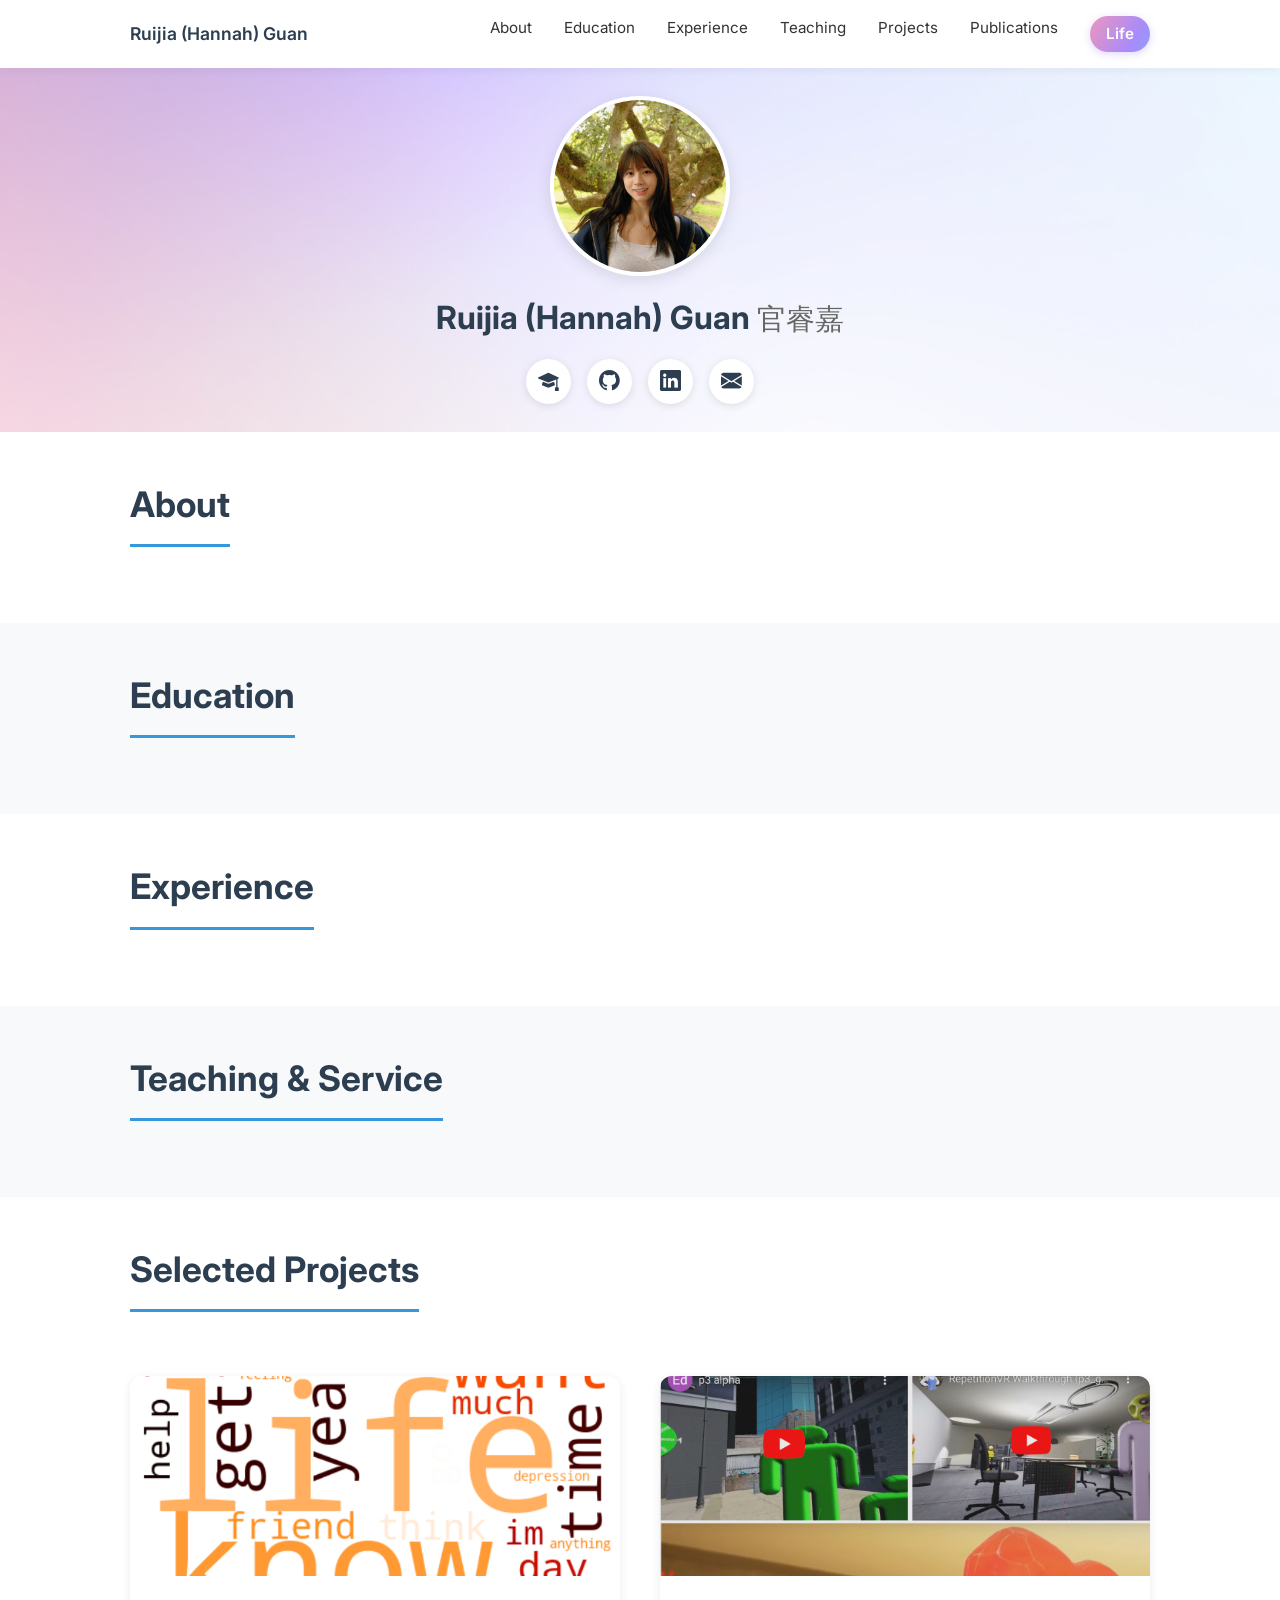
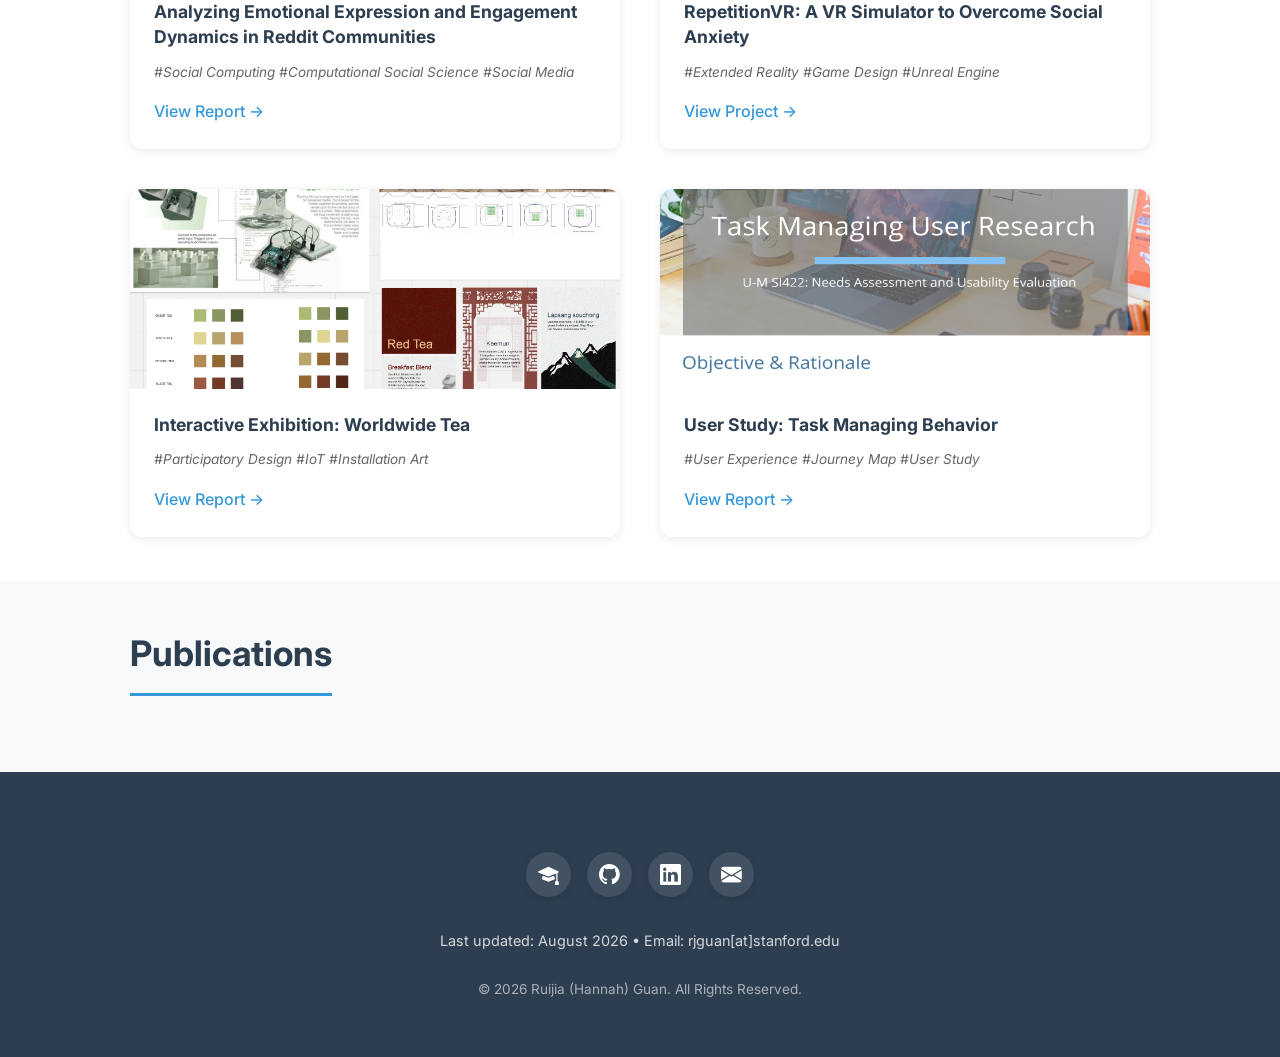
==== index.html @ 9f78ce46 "/" ====
<!DOCTYPE html>
<html lang="en">
<head>
    <meta charset="UTF-8">
    <meta name="viewport" content="width=device-width, initial-scale=1.0">
    <meta name="description" content="Ruijia (Hannah) Guan - Academic Website">
    <title>Ruijia (Hannah) Guan</title>
    <link rel="icon" href="static/assets/favicon.ico" type="image/png">

    <!-- Fonts -->
    <link rel="preconnect" href="https://fonts.googleapis.com">
    <link rel="preconnect" href="https://fonts.gstatic.com" crossorigin>
    <link href="https://fonts.googleapis.com/css2?family=Inter:wght@300;400;500;600;700&display=swap" rel="stylesheet">

    <!-- Bootstrap Icons -->
    <link href="https://cdn.jsdelivr.net/npm/bootstrap-icons@1.10.0/font/bootstrap-icons.css" rel="stylesheet">

    <!-- Custom CSS -->
    <link rel="stylesheet" href="static/css/modern.css">

    <!-- Markdown -->
    <script src="static/js/marked.min.js"></script>
</head>
<body>
    <!-- Navigation -->
    <nav class="navbar">
        <div class="container">
            <div class="nav-brand">Ruijia (Hannah) Guan</div>
            <button class="nav-toggle" aria-label="Toggle navigation">
                <span></span>
                <span></span>
                <span></span>
            </button>
            <ul class="nav-menu">
                <li><a href="#about">About</a></li>
                <li><a href="#education">Education</a></li>
                <li><a href="#experience">Experience</a></li>
                <li><a href="#teaching">Teaching</a></li>
                <li><a href="#projects">Projects</a></li>
                <li><a href="#publications">Publications</a></li>
                <li><a href="life.html" class="nav-life">Life</a></li>
            </ul>
        </div>
    </nav>

    <!-- Hero Section -->
    <section class="hero">
        <div class="container">
            <div class="hero-content">
                <div class="profile-img-wrapper">
                    <img src="static/assets/img/img3.png" alt="Hannah Guan" class="profile-img profile-img-default">
                    <img src="static/assets/img/img6.png" alt="" class="profile-img profile-img-hover" aria-hidden="true">
                </div>
                <h1>Ruijia (Hannah) Guan <span class="chinese-name">官睿嘉</span></h1>
                <div class="social-links">
                    <a href="https://scholar.google.com/citations?view_op=list_works&hl=en&hl=en&user=jJCoj4YAAAAJ" target="_blank" rel="noopener" aria-label="Google Scholar">
                        <i class="bi bi-mortarboard-fill"></i>
                    </a>
                    <a href="https://github.com/hannahguan" target="_blank" rel="noopener" aria-label="GitHub">
                        <i class="bi bi-github"></i>
                    </a>
                    <a href="https://linkedin.com/in/ruijia-guan-hannah" target="_blank" rel="noopener" aria-label="LinkedIn">
                        <i class="bi bi-linkedin"></i>
                    </a>
                    <a href="mailto:rjguan@stanford.edu" aria-label="Email">
                        <i class="bi bi-envelope-fill"></i>
                    </a>
                </div>
            </div>
        </div>
    </section>

    <!-- About Section -->
    <section id="about" class="section">
        <div class="container">
            <h2 class="section-title">About</h2>
            <div class="content" id="about-content"></div>
        </div>
    </section>

    <!-- Education Section -->
    <section id="education" class="section section-gray">
        <div class="container">
            <h2 class="section-title">Education</h2>
            <div class="content" id="education-content"></div>
        </div>
    </section>

    <!-- Experience Section -->
    <section id="experience" class="section">
        <div class="container">
            <h2 class="section-title">Experience</h2>
            <div class="content" id="experience-content"></div>
        </div>
    </section>

    <!-- Teaching Section -->
    <section id="teaching" class="section section-gray">
        <div class="container">
            <h2 class="section-title">Teaching & Service</h2>
            <div class="content" id="teaching-content"></div>
        </div>
    </section>

    <!-- Projects Section -->
    <section id="projects" class="section">
        <div class="container">
            <h2 class="section-title">Selected Projects</h2>
            <div class="projects-grid">
                <div class="project-card">
                    <img src="static/assets/img/Reddit.png" alt="Reddit Communities">
                    <div class="project-info">
                        <h3>Analyzing Emotional Expression and Engagement Dynamics in Reddit Communities</h3>
                        <p class="project-tags">#Social Computing #Computational Social Science #Social Media</p>
                        <a href="https://drive.google.com/file/d/1hz3FBRZG1L-cRSwyW6QCG1xK6E473ZXH/view?usp=sharing" target="_blank" class="btn-link">View Report →</a>
                    </div>
                </div>

                <div class="project-card">
                    <img src="static/assets/img/vr.jpg" alt="RepetitionVR">
                    <div class="project-info">
                        <h3>RepetitionVR: A VR Simulator to Overcome Social Anxiety</h3>
                        <p class="project-tags">#Extended Reality #Game Design #Unreal Engine</p>
                        <a href="https://sites.google.com/umich.edu/repetvr/home" target="_blank" class="btn-link">View Project →</a>
                    </div>
                </div>

                <div class="project-card">
                    <img src="static/assets/img/tea.png" alt="Worldwide Tea">
                    <div class="project-info">
                        <h3>Interactive Exhibition: Worldwide Tea</h3>
                        <p class="project-tags">#Participatory Design #IoT #Installation Art</p>
                        <a href="https://drive.google.com/file/d/1iqp5Fp0SFmDlz_MnKCJuOydVO1VCyhs8/view?usp=sharing" target="_blank" class="btn-link">View Report →</a>
                    </div>
                </div>

                <div class="project-card">
                    <img src="static/assets/img/task.jpg" alt="Task Managing">
                    <div class="project-info">
                        <h3>User Study: Task Managing Behavior</h3>
                        <p class="project-tags">#User Experience #Journey Map #User Study</p>
                        <a href="https://drive.google.com/file/d/1x-Kj_3XsDhu0BImWnxdzMAd7tSoUC8Lb/view?usp=sharing" target="_blank" class="btn-link">View Report →</a>
                    </div>
                </div>
            </div>
        </div>
    </section>

    <!-- Publications Section -->
    <section id="publications" class="section section-gray">
        <div class="container">
            <h2 class="section-title">Publications</h2>
            <div class="content" id="publications-content"></div>
        </div>
    </section>

    <!-- Footer -->
    <footer class="footer">
        <div class="container">
            <div class="footer-content">
                <div class="social-links">
                    <a href="https://scholar.google.com/citations?view_op=list_works&hl=en&hl=en&user=jJCoj4YAAAAJ" target="_blank" rel="noopener">
                        <i class="bi bi-mortarboard-fill"></i>
                    </a>
                    <a href="https://github.com/hannahguan" target="_blank" rel="noopener">
                        <i class="bi bi-github"></i>
                    </a>
                    <a href="https://linkedin.com/in/ruijia-guan-hannah" target="_blank" rel="noopener">
                        <i class="bi bi-linkedin"></i>
                    </a>
                    <a href="mailto:rjguan@stanford.edu">
                        <i class="bi bi-envelope-fill"></i>
                    </a>
                </div>
                <p class="footer-note">Last updated: August 2026 • Email: rjguan[at]stanford.edu</p>
                <p class="copyright">&copy; 2026 Ruijia (Hannah) Guan. All Rights Reserved.</p>
            </div>
        </div>
    </footer>

    <!-- Scripts -->
    <script src="static/js/modern.js"></script>
</body>
</html>
---- static/css/modern.css ----
/* Modern Academic Website CSS - Mobile First Design */

/* Reset & Base Styles */
* {
    margin: 0;
    padding: 0;
    box-sizing: border-box;
}

:root {
    --primary-color: #2c3e50;
    --accent-color: #3498db;
    --text-color: #333;
    --text-light: #666;
    --bg-color: #fff;
    --bg-gray: #f8f9fa;
    --border-color: #e1e8ed;
    --transition: all 0.3s ease;
}

html {
    scroll-behavior: smooth;
}

body {
    font-family: 'Inter', -apple-system, BlinkMacSystemFont, 'Segoe UI', sans-serif;
    line-height: 1.6;
    color: var(--text-color);
    background: var(--bg-color);
    font-size: 16px;
}

/* Container */
.container {
    width: 100%;
    max-width: 1100px;
    margin: 0 auto;
    padding: 0 20px;
}

@media (min-width: 768px) {
    .container {
        padding: 0 40px;
    }
}

/* Navigation */
.navbar {
    position: sticky;
    top: 0;
    background: rgba(255, 255, 255, 0.95);
    backdrop-filter: blur(10px);
    box-shadow: 0 2px 10px rgba(0, 0, 0, 0.05);
    z-index: 1000;
    padding: 1rem 0;
}

.navbar .container {
    display: flex;
    justify-content: space-between;
    align-items: center;
}

.nav-brand {
    font-size: 1.1rem;
    font-weight: 600;
    color: var(--primary-color);
    text-decoration: none;
}

.nav-toggle {
    display: flex;
    flex-direction: column;
    gap: 4px;
    background: none;
    border: none;
    cursor: pointer;
    padding: 8px;
}

.nav-toggle span {
    width: 25px;
    height: 2px;
    background: var(--primary-color);
    transition: var(--transition);
}

.nav-menu {
    list-style: none;
    display: none;
    position: absolute;
    top: 100%;
    left: 0;
    right: 0;
    background: var(--bg-color);
    box-shadow: 0 4px 10px rgba(0, 0, 0, 0.1);
    padding: 1rem 0;
}

.nav-menu.active {
    display: block;
}

.nav-menu li {
    padding: 0.5rem 20px;
}

.nav-menu a {
    text-decoration: none;
    color: var(--text-color);
    font-size: 0.95rem;
    transition: var(--transition);
    display: block;
    padding: 0.5rem 0;
}

.nav-menu a:hover {
    color: var(--accent-color);
}

/* Colorful "Life" nav pill */
.nav-menu a.nav-life {
    display: inline-block;
    padding: 0.35rem 1rem;
    border-radius: 999px;
    color: #fff;
    font-weight: 600;
    background: linear-gradient(120deg, #f497b6 0%, #a78bfa 50%, #5ec8f0 100%);
    background-size: 160% 160%;
    background-position: 0% 50%;
    box-shadow: 0 2px 8px rgba(167, 139, 250, 0.35);
}

.nav-menu a.nav-life:hover {
    color: #fff;
    background-position: 100% 50%;
    transform: translateY(-1px);
    box-shadow: 0 4px 14px rgba(167, 139, 250, 0.5);
}

@media (min-width: 768px) {
    .nav-toggle {
        display: none;
    }

    .nav-menu {
        display: flex !important;
        position: static;
        flex-direction: row;
        gap: 2rem;
        box-shadow: none;
        padding: 0;
        background: transparent;
    }

    .nav-menu li {
        padding: 0;
    }

    .nav-menu a {
        padding: 0;
    }

    .nav-menu a.nav-life {
        padding: 0.35rem 1rem;
    }
}

/* Hero Section */
.hero {
    padding: 1.5rem 0;
    background: url('../assets/img/background.jpeg') center center / cover no-repeat;
    position: relative;
}

.hero::before {
    content: '';
    position: absolute;
    top: 0;
    left: 0;
    right: 0;
    bottom: 0;
    background: rgba(255, 255, 255, 0.6);
    z-index: 0;
}

.hero .container {
    position: relative;
    z-index: 1;
}

.hero-content {
    text-align: center;
}

.profile-img-wrapper {
    position: relative;
    width: 150px;
    height: 150px;
    margin: 0 auto 1rem;
    border-radius: 50%;
    overflow: hidden;
    border: 4px solid white;
    box-shadow: 0 4px 15px rgba(0, 0, 0, 0.1);
}

.profile-img {
    position: absolute;
    inset: 0;
    width: 100%;
    height: 100%;
    object-fit: cover;
    transition: opacity 0.3s cubic-bezier(0.2, 0, 0, 1);
}

.profile-img-hover {
    opacity: 0;
}

@media (hover: hover) {
    .profile-img-wrapper:hover .profile-img-default {
        opacity: 0;
    }

    .profile-img-wrapper:hover .profile-img-hover {
        opacity: 1;
    }
}

.hero h1 {
    font-size: 1.5rem;
    font-weight: 700;
    color: var(--primary-color);
    margin-bottom: 0.5rem;
}

.chinese-name {
    font-weight: 400;
    font-size: 0.9em;
    color: var(--text-light);
}

.subtitle {
    font-size: 1.1rem;
    color: var(--text-light);
    margin-bottom: 1.5rem;
}

.social-links {
    display: flex;
    justify-content: center;
    gap: 1rem;
    margin-top: 1rem;
}

.social-links a {
    width: 45px;
    height: 45px;
    display: flex;
    align-items: center;
    justify-content: center;
    background: white;
    border-radius: 50%;
    color: var(--primary-color);
    font-size: 1.3rem;
    transition: var(--transition);
    box-shadow: 0 2px 8px rgba(0, 0, 0, 0.1);
}

.social-links a:hover {
    transform: translateY(-3px);
    box-shadow: 0 4px 12px rgba(52, 152, 219, 0.3);
    color: var(--accent-color);
}

@media (min-width: 768px) {
    .hero {
        padding: 1.75rem 0;
    }

    .profile-img-wrapper {
        width: 180px;
        height: 180px;
    }

    .hero h1 {
        font-size: 2rem;
    }

    .subtitle {
        font-size: 1.2rem;
    }
}

/* Sections */
.section {
    padding: 2rem 0;
}

.section-gray {
    background: var(--bg-gray);
}

.section-title {
    font-size: 1.8rem;
    font-weight: 700;
    color: var(--primary-color);
    margin-bottom: 2rem;
    padding-bottom: 0.75rem;
    border-bottom: 3px solid var(--accent-color);
    display: inline-block;
}

@media (min-width: 768px) {
    .section {
        padding: 2.75rem 0;
    }

    .section-title {
        font-size: 2.2rem;
    }
}

/* Content Styles */
.content {
    line-height: 1.8;
    max-width: 900px;
}

.content p {
    margin-bottom: 1rem;
}

.content h3 {
    color: var(--primary-color);
    margin-top: 2rem;
    margin-bottom: 1rem;
    font-size: 1.3rem;
}

.content h4 {
    color: var(--primary-color);
    margin-top: 1.5rem;
    margin-bottom: 0.75rem;
    font-size: 1.1rem;
}

.content a {
    color: var(--accent-color);
    text-decoration: none;
    transition: var(--transition);
}

.content a:hover {
    text-decoration: underline;
}

.content ul {
    padding-left: 1.5rem;
    margin-bottom: 1rem;
}

.content strong {
    color: var(--primary-color);
    font-weight: 600;
}

/* Projects Grid */
.projects-grid {
    display: grid;
    grid-template-columns: 1fr;
    gap: 2rem;
    margin-top: 2rem;
}

@media (min-width: 768px) {
    .projects-grid {
        grid-template-columns: repeat(2, 1fr);
        gap: 2.5rem;
    }
}

.project-card {
    background: white;
    border-radius: 12px;
    overflow: hidden;
    box-shadow: 0 2px 10px rgba(0, 0, 0, 0.08);
    transition: var(--transition);
    display: flex;
    flex-direction: column;
}

.project-card:hover {
    transform: translateY(-5px);
    box-shadow: 0 8px 25px rgba(0, 0, 0, 0.15);
}

.project-card img {
    width: 100%;
    height: 200px;
    object-fit: cover;
    display: block;
}

.project-info {
    padding: 1.5rem;
    flex: 1;
    display: flex;
    flex-direction: column;
}

.project-info h3 {
    font-size: 1.1rem;
    color: var(--primary-color);
    margin-bottom: 0.75rem;
    line-height: 1.4;
}

.project-tags {
    color: var(--text-light);
    font-size: 0.85rem;
    margin-bottom: 1rem;
    font-style: italic;
}

.btn-link {
    color: var(--accent-color);
    text-decoration: none;
    font-weight: 500;
    transition: var(--transition);
    margin-top: auto;
    display: inline-block;
}

.btn-link:hover {
    color: var(--primary-color);
    transform: translateX(3px);
}

/* Footer */
.footer {
    background: var(--primary-color);
    color: white;
    padding: 3rem 0 2rem;
    text-align: center;
}

.footer-content {
    max-width: 700px;
    margin: 0 auto;
}

.footer p {
    margin-bottom: 1.5rem;
    line-height: 1.7;
}

.footer .social-links {
    margin: 2rem 0;
}

.footer .social-links a {
    background: rgba(255, 255, 255, 0.1);
    color: white;
}

.footer .social-links a:hover {
    background: white;
    color: var(--primary-color);
}

.footer-note {
    font-size: 0.9rem;
    color: rgba(255, 255, 255, 0.8);
}

.copyright {
    font-size: 0.85rem;
    color: rgba(255, 255, 255, 0.6);
    margin-top: 1rem;
}

/* Responsive Images */
img {
    max-width: 100%;
    height: auto;
}

/* Smooth transitions */
a, button {
    transition: var(--transition);
}


/* Standalone page header */
.page-header {
    background: url('../assets/img/background.jpeg') center center / cover no-repeat;
    position: relative;
    padding: 2.5rem 0;
    text-align: center;
}

.page-header::before {
    content: '';
    position: absolute;
    inset: 0;
    background: rgba(255, 255, 255, 0.6);
}

.page-header .container {
    position: relative;
    z-index: 1;
}

.page-header h1 {
    font-size: 2rem;
    color: var(--primary-color);
    margin-bottom: 0.5rem;
}

.page-header p {
    color: var(--text-light);
    max-width: 600px;
    margin: 0 auto;
}

@media (min-width: 768px) {
    .page-header {
        padding: 3.5rem 0;
    }

    .page-header h1 {
        font-size: 2.6rem;
    }
}

/* Life / Gallery */
.gallery-filters {
    display: flex;
    flex-wrap: wrap;
    gap: 0.5rem;
    margin-bottom: 1.75rem;
}

.gallery-filter {
    font-family: inherit;
    font-size: 0.9rem;
    font-weight: 500;
    color: var(--text-light);
    background: var(--bg-gray);
    border: 1px solid var(--border-color);
    border-radius: 999px;
    padding: 0.45rem 1.1rem;
    cursor: pointer;
}

.gallery-filter:hover {
    color: var(--primary-color);
    border-color: var(--accent-color);
}

.gallery-filter.active {
    background: var(--accent-color);
    border-color: var(--accent-color);
    color: #fff;
}

.gallery-grid {
    display: grid;
    grid-template-columns: repeat(2, 1fr);
    gap: 0.75rem;
}

@media (min-width: 600px) {
    .gallery-grid {
        grid-template-columns: repeat(3, 1fr);
        gap: 1rem;
    }
}

@media (min-width: 992px) {
    .gallery-grid {
        grid-template-columns: repeat(4, 1fr);
    }
}

.gallery-item {
    position: relative;
    padding: 0;
    border: none;
    background: var(--bg-gray);
    border-radius: 10px;
    overflow: hidden;
    cursor: zoom-in;
    aspect-ratio: 1 / 1;
    box-shadow: 0 2px 10px rgba(0, 0, 0, 0.08);
}

.gallery-item img {
    width: 100%;
    height: 100%;
    object-fit: cover;
    display: block;
    transition: transform 0.4s ease;
}

.gallery-item:hover img {
    transform: scale(1.06);
}

.gallery-item:focus-visible {
    outline: 3px solid var(--accent-color);
    outline-offset: 2px;
}

.gallery-empty {
    color: var(--text-light);
    grid-column: 1 / -1;
}

/* Lightbox */
.lightbox {
    position: fixed;
    inset: 0;
    z-index: 2000;
    display: flex;
    align-items: center;
    justify-content: center;
    background: rgba(0, 0, 0, 0.92);
    padding: 1rem;
}

.lightbox[hidden] {
    display: none;
}

.lightbox-img {
    max-width: 92vw;
    max-height: 85vh;
    width: auto;
    border-radius: 6px;
    box-shadow: 0 10px 40px rgba(0, 0, 0, 0.5);
}

.lightbox-close,
.lightbox-nav {
    position: absolute;
    background: rgba(255, 255, 255, 0.12);
    border: none;
    color: #fff;
    cursor: pointer;
    line-height: 1;
    border-radius: 50%;
    display: flex;
    align-items: center;
    justify-content: center;
}

.lightbox-close:hover,
.lightbox-nav:hover {
    background: rgba(255, 255, 255, 0.3);
}

.lightbox-close {
    top: 1rem;
    right: 1rem;
    width: 42px;
    height: 42px;
    font-size: 1.8rem;
}

.lightbox-nav {
    top: 50%;
    transform: translateY(-50%);
    width: 48px;
    height: 48px;
    font-size: 2.2rem;
}

.lightbox-prev {
    left: 0.75rem;
}

.lightbox-next {
    right: 0.75rem;
}

.lightbox-counter {
    position: absolute;
    bottom: 1.25rem;
    left: 50%;
    transform: translateX(-50%);
    color: rgba(255, 255, 255, 0.75);
    font-size: 0.9rem;
}

body.lightbox-open {
    overflow: hidden;
}
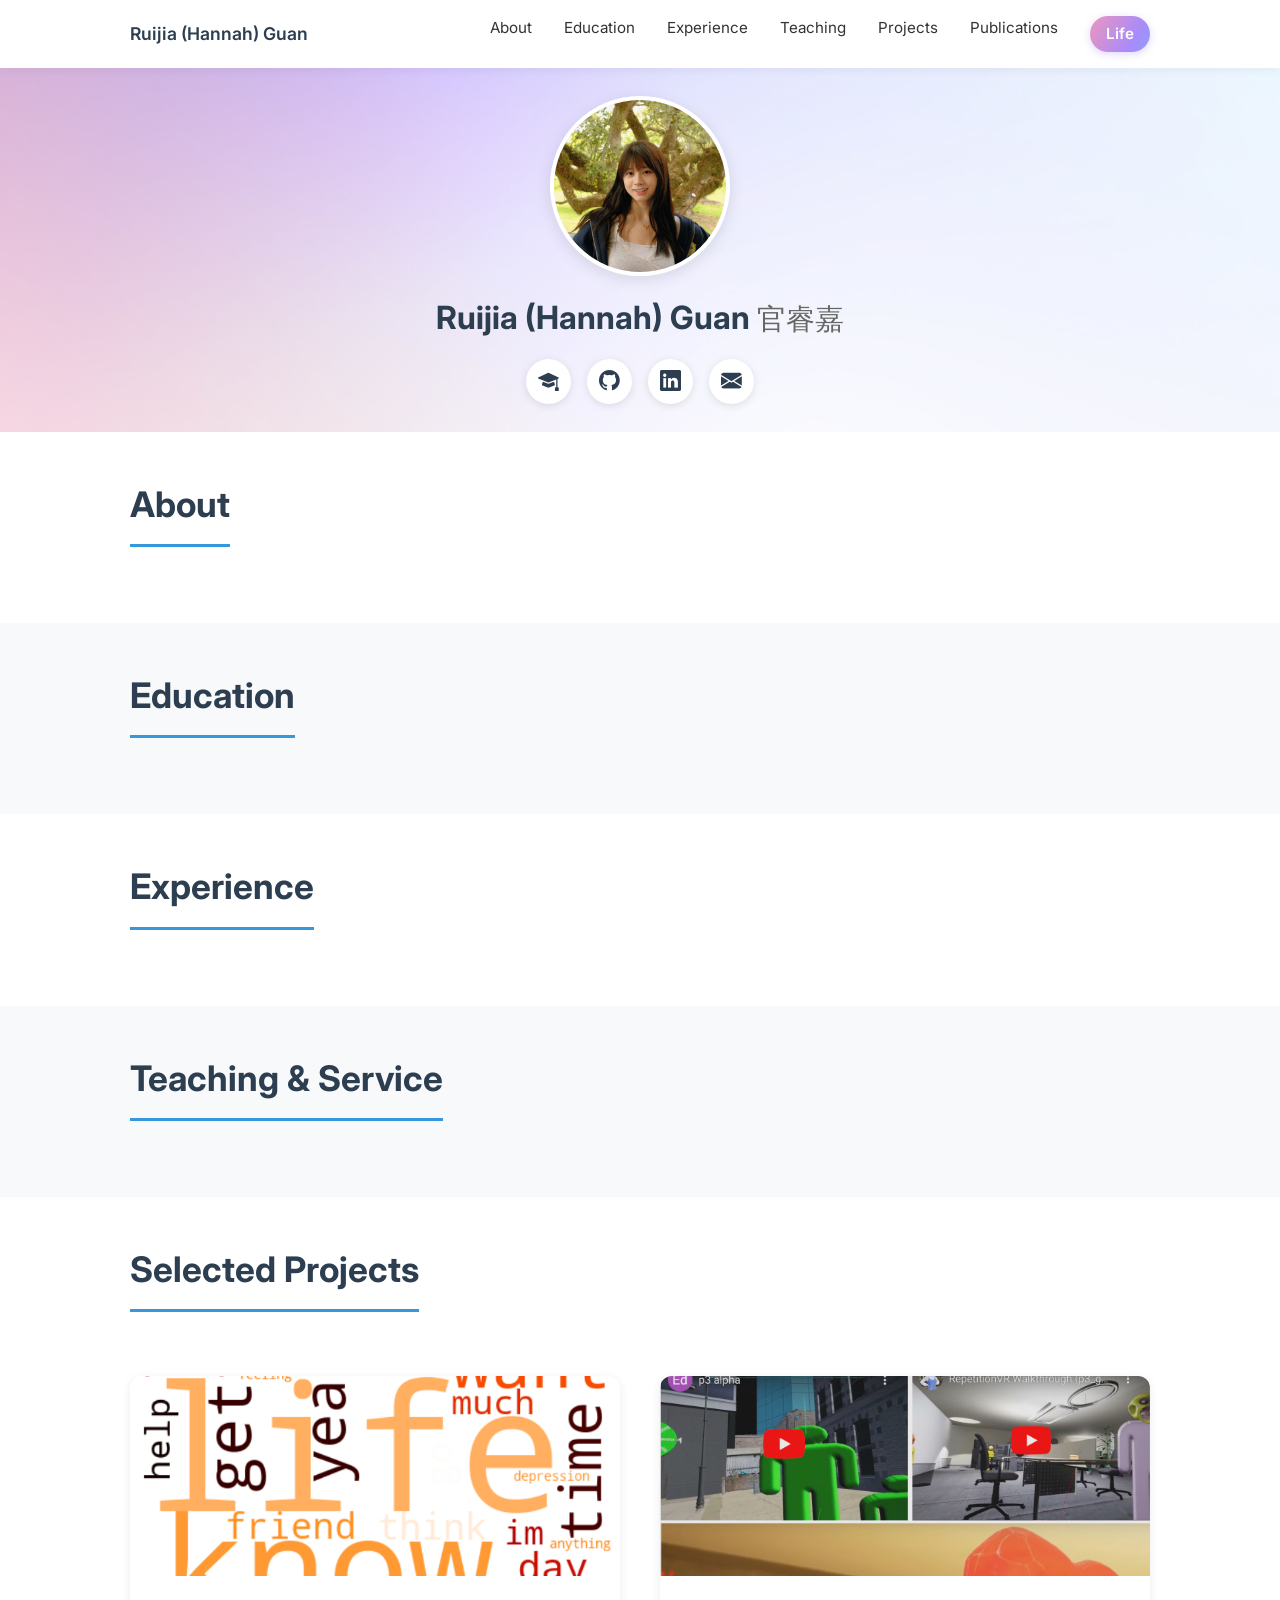
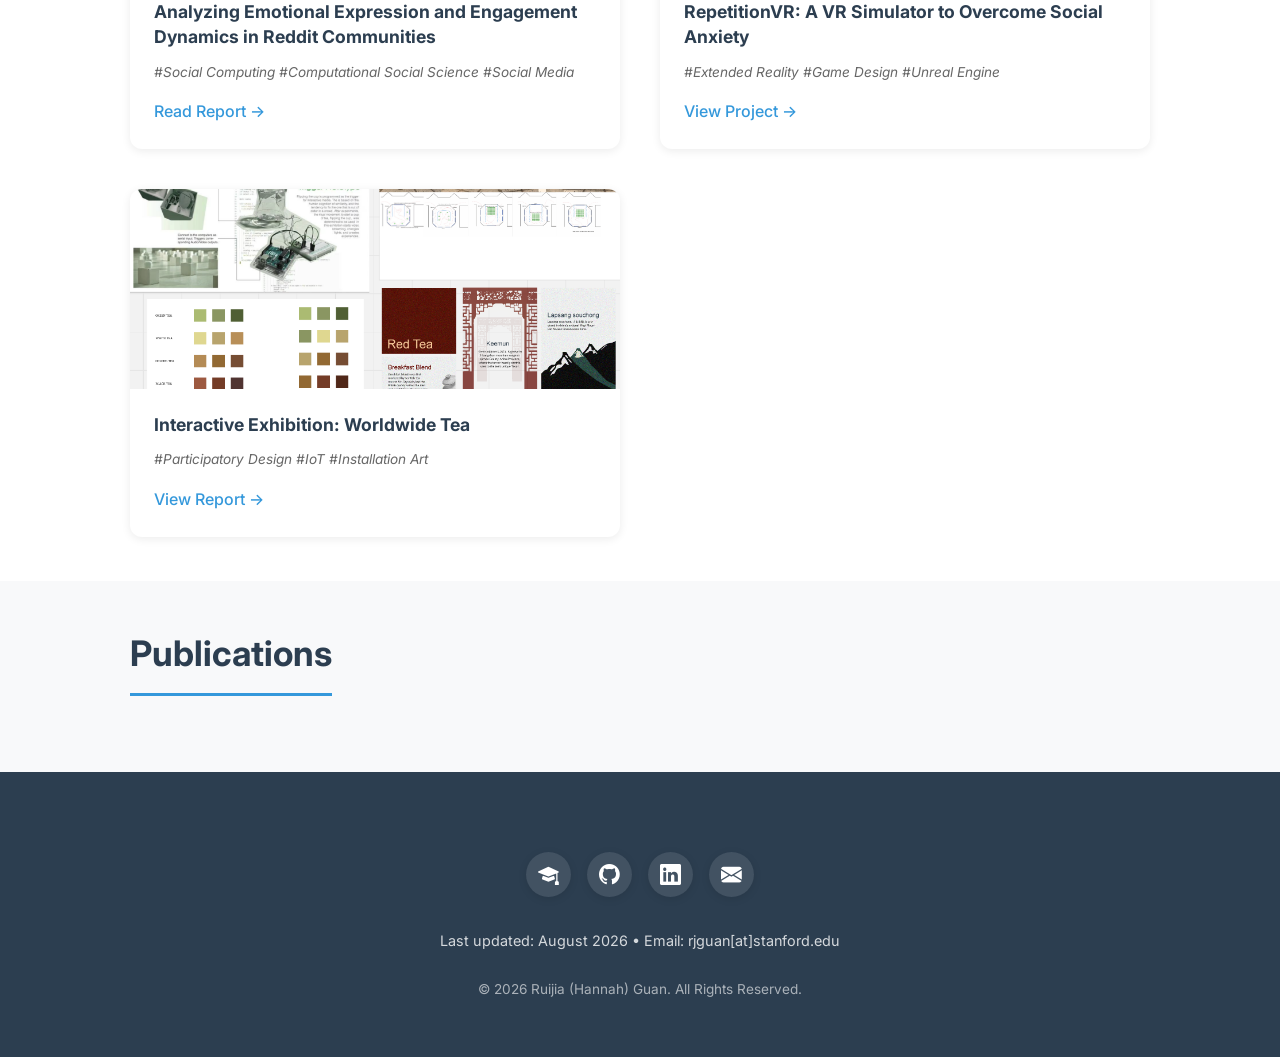
==== commit 4f578721: "remove pdf project" ====
--- a/index.html
+++ b/index.html
@@ -112,7 +112,7 @@
                     <div class="project-info">
                         <h3>Analyzing Emotional Expression and Engagement Dynamics in Reddit Communities</h3>
                         <p class="project-tags">#Social Computing #Computational Social Science #Social Media</p>
-                        <a href="https://drive.google.com/file/d/1hz3FBRZG1L-cRSwyW6QCG1xK6E473ZXH/view?usp=sharing" target="_blank" class="btn-link">View Report →</a>
+                        <a href="docs/reddit-emotions.html" class="btn-link">Read Report →</a>
                     </div>
                 </div>
 
@@ -131,15 +131,6 @@
                         <h3>Interactive Exhibition: Worldwide Tea</h3>
                         <p class="project-tags">#Participatory Design #IoT #Installation Art</p>
                         <a href="https://drive.google.com/file/d/1iqp5Fp0SFmDlz_MnKCJuOydVO1VCyhs8/view?usp=sharing" target="_blank" class="btn-link">View Report →</a>
-                    </div>
-                </div>
-
-                <div class="project-card">
-                    <img src="static/assets/img/task.jpg" alt="Task Managing">
-                    <div class="project-info">
-                        <h3>User Study: Task Managing Behavior</h3>
-                        <p class="project-tags">#User Experience #Journey Map #User Study</p>
-                        <a href="https://drive.google.com/file/d/1x-Kj_3XsDhu0BImWnxdzMAd7tSoUC8Lb/view?usp=sharing" target="_blank" class="btn-link">View Report →</a>
                     </div>
                 </div>
             </div>
--- a/static/css/modern.css
+++ b/static/css/modern.css
@@ -565,26 +565,40 @@
     color: #fff;
 }
 
+/* Justified rows: JS packs photos into rows and sets each row's height so the
+   row fills the width exactly. Every tile therefore keeps its true aspect ratio
+   (nothing is cropped) and the row heights drift, which is what stops the grid
+   reading as a uniform block. */
 .gallery-grid {
-    display: grid;
-    grid-template-columns: repeat(2, 1fr);
-    gap: 0.75rem;
+    display: flex;
+    flex-direction: column;
+    gap: 0.6rem;
 }
 
 @media (min-width: 600px) {
     .gallery-grid {
-        grid-template-columns: repeat(3, 1fr);
-        gap: 1rem;
+        gap: 0.85rem;
     }
 }
 
 @media (min-width: 992px) {
     .gallery-grid {
-        grid-template-columns: repeat(4, 1fr);
-    }
+        gap: 1rem;
+    }
+}
+
+.gallery-row {
+    display: flex;
+    gap: inherit;
+    /* Let a hovered tile lift past the row edge instead of being clipped. */
+    overflow: visible;
 }
 
 .gallery-item {
+    /* JS overrides flex-grow per photo with its aspect ratio, so widths come out
+       proportional and the row's leftover sub-pixels get absorbed. */
+    flex: 1 1 0;
+    min-width: 0;
     position: relative;
     padding: 0;
     border: none;
@@ -592,8 +606,9 @@
     border-radius: 10px;
     overflow: hidden;
     cursor: zoom-in;
-    aspect-ratio: 1 / 1;
     box-shadow: 0 2px 10px rgba(0, 0, 0, 0.08);
+    transition: transform 0.35s cubic-bezier(0.2, 0.7, 0.3, 1),
+                box-shadow 0.35s ease;
 }
 
 .gallery-item img {
@@ -601,11 +616,32 @@
     height: 100%;
     object-fit: cover;
     display: block;
-    transition: transform 0.4s ease;
+    transition: transform 0.45s cubic-bezier(0.2, 0.7, 0.3, 1);
+}
+
+.gallery-item:hover {
+    transform: translateY(-6px);
+    box-shadow: 0 14px 28px rgba(0, 0, 0, 0.18);
+    z-index: 2;
 }
 
 .gallery-item:hover img {
     transform: scale(1.06);
+}
+
+@media (prefers-reduced-motion: reduce) {
+    .gallery-item,
+    .gallery-item img {
+        transition: none;
+    }
+
+    .gallery-item:hover {
+        transform: none;
+    }
+
+    .gallery-item:hover img {
+        transform: none;
+    }
 }
 
 .gallery-item:focus-visible {
@@ -615,7 +651,6 @@
 
 .gallery-empty {
     color: var(--text-light);
-    grid-column: 1 / -1;
 }
 
 /* Lightbox */
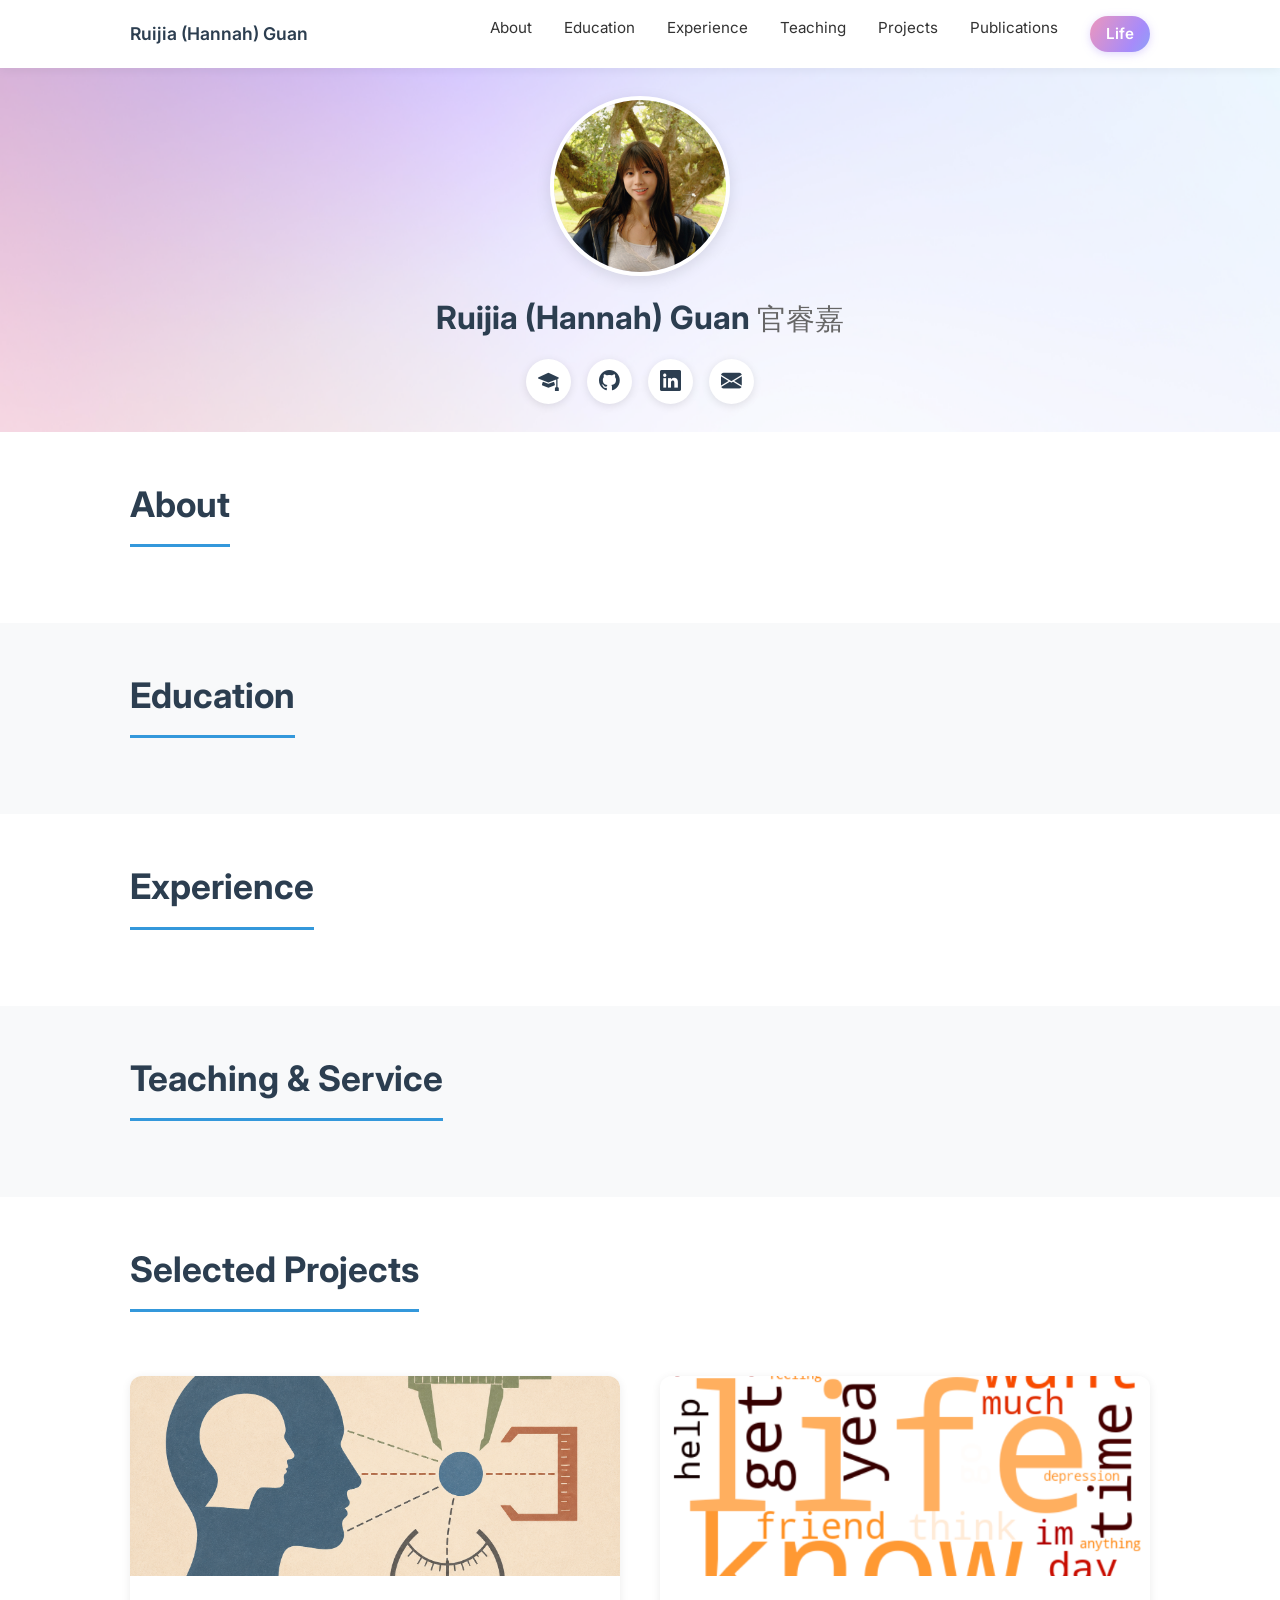
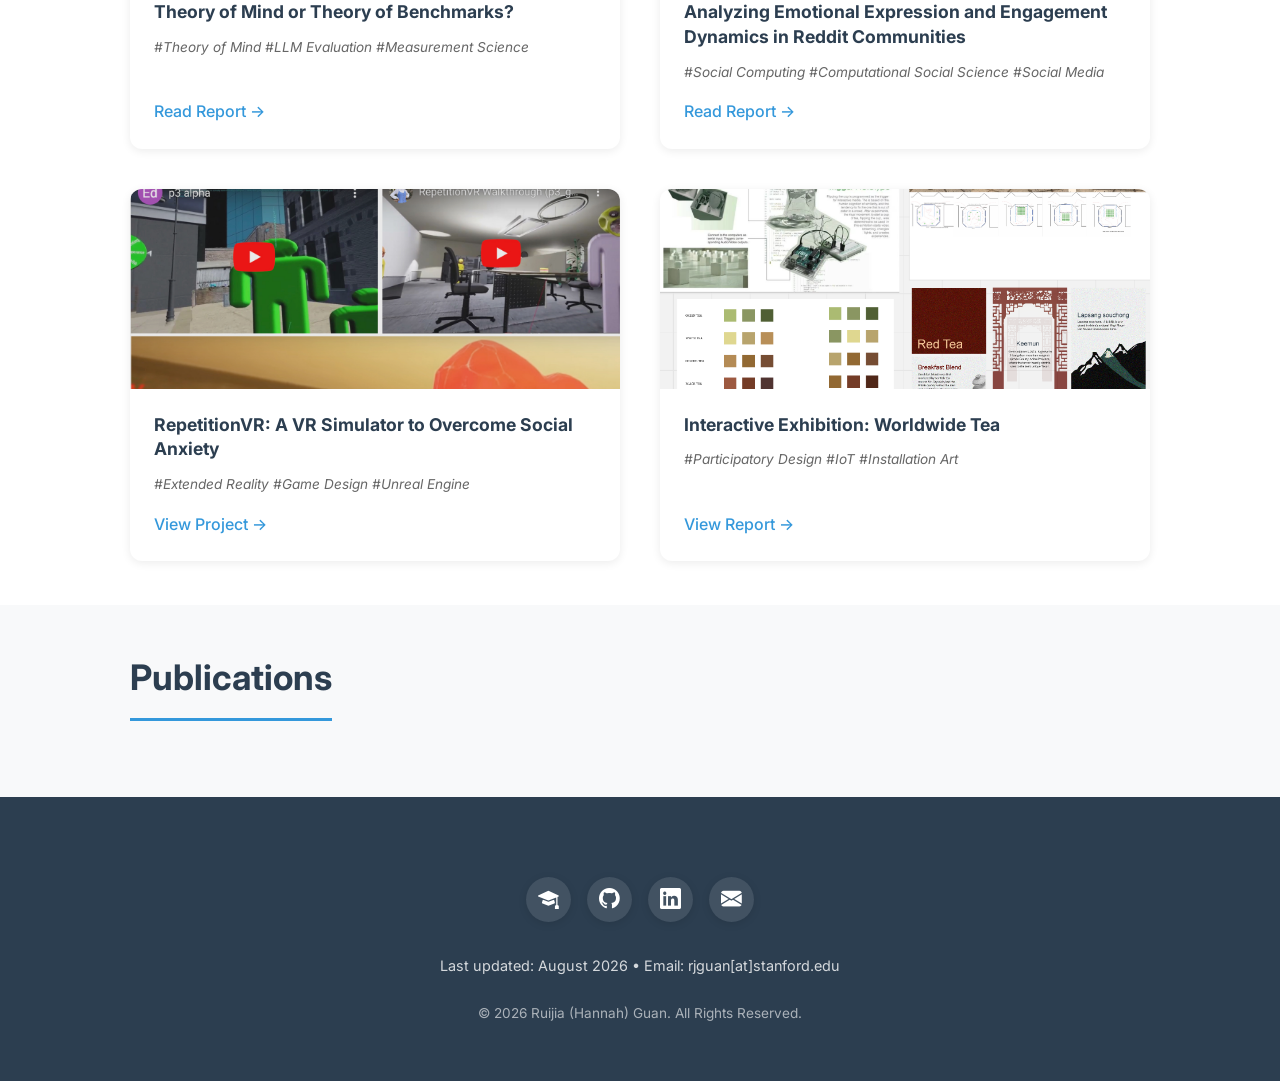
==== commit a0b12535: "addd tom report" ====
--- a/index.html
+++ b/index.html
@@ -108,6 +108,15 @@
             <h2 class="section-title">Selected Projects</h2>
             <div class="projects-grid">
                 <div class="project-card">
+                    <img src="static/assets/img/tom-audit/project-cover.png" alt="Nested human profiles and measuring instruments representing the measurement of Theory of Mind">
+                    <div class="project-info">
+                        <h3>Theory of Mind or Theory of Benchmarks?</h3>
+                        <p class="project-tags">#Theory of Mind #LLM Evaluation #Measurement Science</p>
+                        <a href="docs/tom-benchmark-audit.html" class="btn-link">Read Report →</a>
+                    </div>
+                </div>
+
+                <div class="project-card">
                     <img src="static/assets/img/Reddit.png" alt="Reddit Communities">
                     <div class="project-info">
                         <h3>Analyzing Emotional Expression and Engagement Dynamics in Reddit Communities</h3>
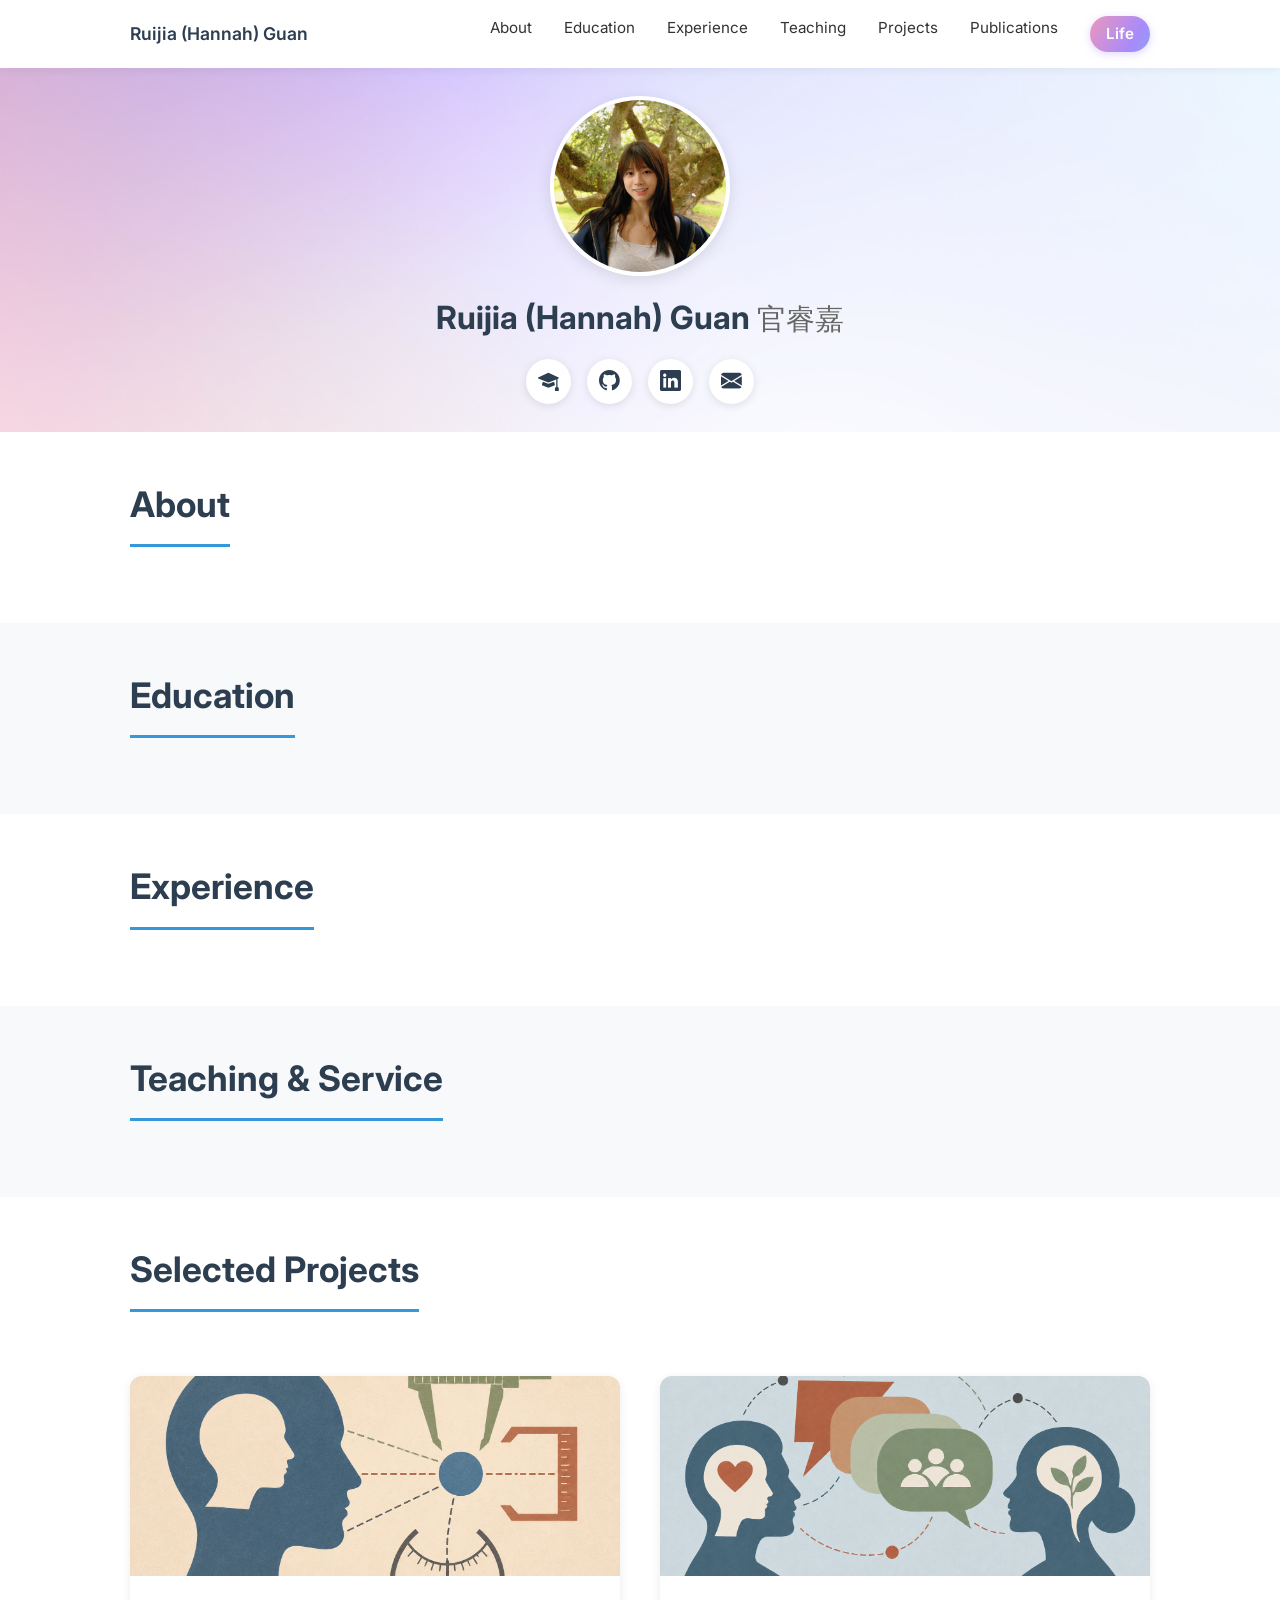
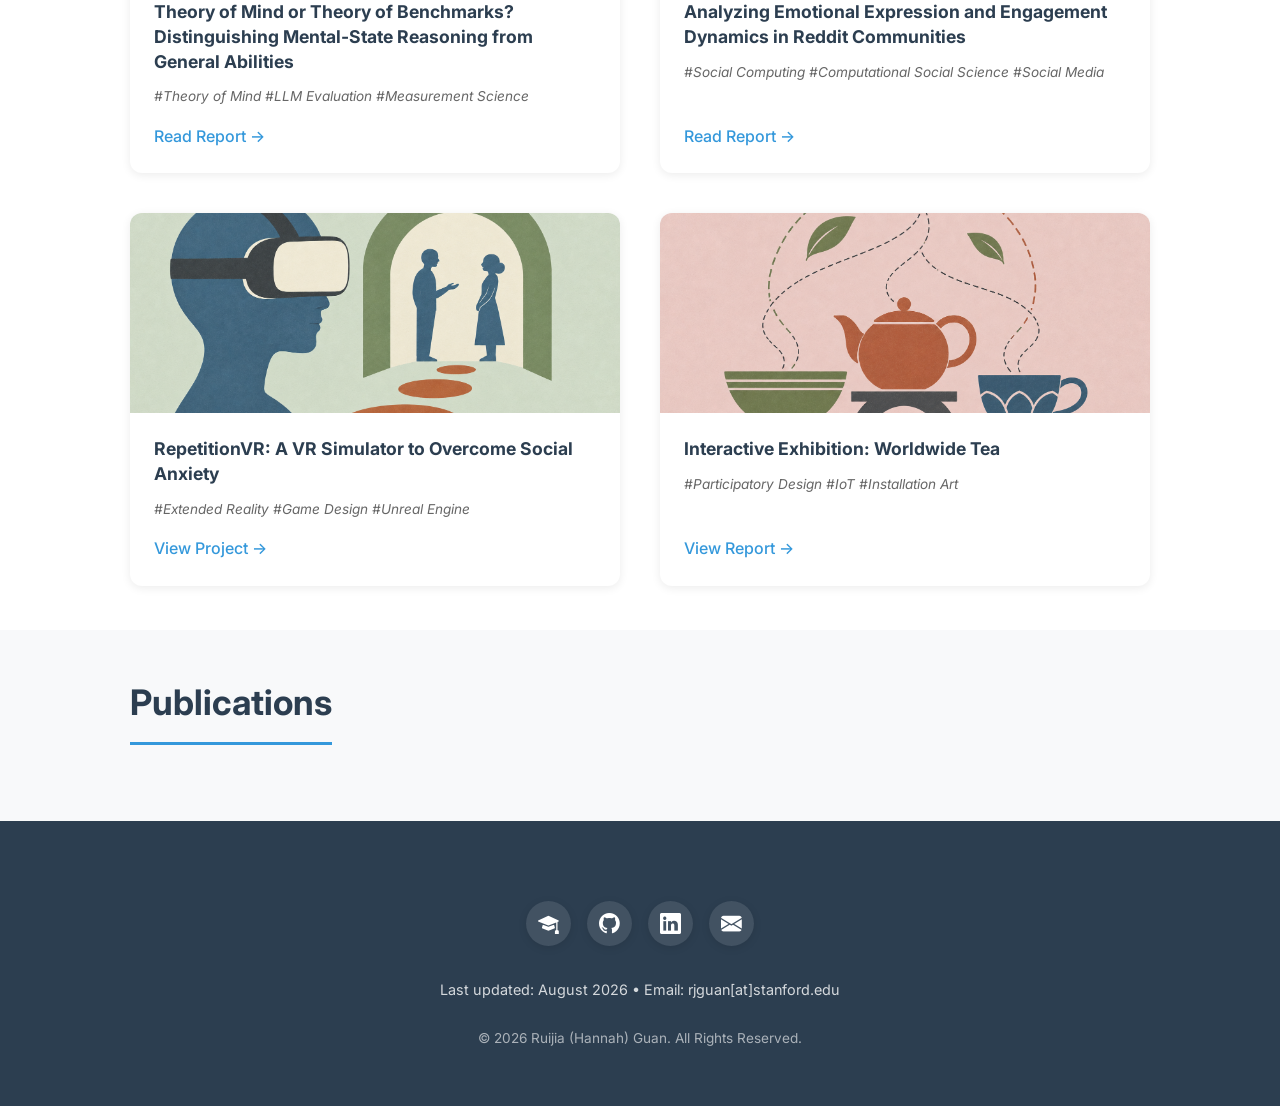
==== commit c22ae39d: "add image" ====
--- a/index.html
+++ b/index.html
@@ -110,14 +110,14 @@
                 <div class="project-card">
                     <img src="static/assets/img/tom-audit/project-cover.png" alt="Nested human profiles and measuring instruments representing the measurement of Theory of Mind">
                     <div class="project-info">
-                        <h3>Theory of Mind or Theory of Benchmarks?</h3>
+                        <h3>Theory of Mind or Theory of Benchmarks? Distinguishing Mental-State Reasoning from General Abilities</h3>
                         <p class="project-tags">#Theory of Mind #LLM Evaluation #Measurement Science</p>
                         <a href="docs/tom-benchmark-audit.html" class="btn-link">Read Report →</a>
                     </div>
                 </div>
 
                 <div class="project-card">
-                    <img src="static/assets/img/Reddit.png" alt="Reddit Communities">
+                    <img src="static/assets/img/project-covers/reddit.png" alt="Two profiles exchanging speech bubbles, illustrating emotional support in online communities">
                     <div class="project-info">
                         <h3>Analyzing Emotional Expression and Engagement Dynamics in Reddit Communities</h3>
                         <p class="project-tags">#Social Computing #Computational Social Science #Social Media</p>
@@ -126,7 +126,7 @@
                 </div>
 
                 <div class="project-card">
-                    <img src="static/assets/img/vr.jpg" alt="RepetitionVR">
+                    <img src="static/assets/img/project-covers/repetition-vr.png" alt="A VR headset and a social encounter framed by a sage arch">
                     <div class="project-info">
                         <h3>RepetitionVR: A VR Simulator to Overcome Social Anxiety</h3>
                         <p class="project-tags">#Extended Reality #Game Design #Unreal Engine</p>
@@ -135,7 +135,7 @@
                 </div>
 
                 <div class="project-card">
-                    <img src="static/assets/img/tea.png" alt="Worldwide Tea">
+                    <img src="static/assets/img/project-covers/worldwide-tea.png" alt="Tea vessels and connected steam paths representing tea traditions around the world">
                     <div class="project-info">
                         <h3>Interactive Exhibition: Worldwide Tea</h3>
                         <p class="project-tags">#Participatory Design #IoT #Installation Art</p>
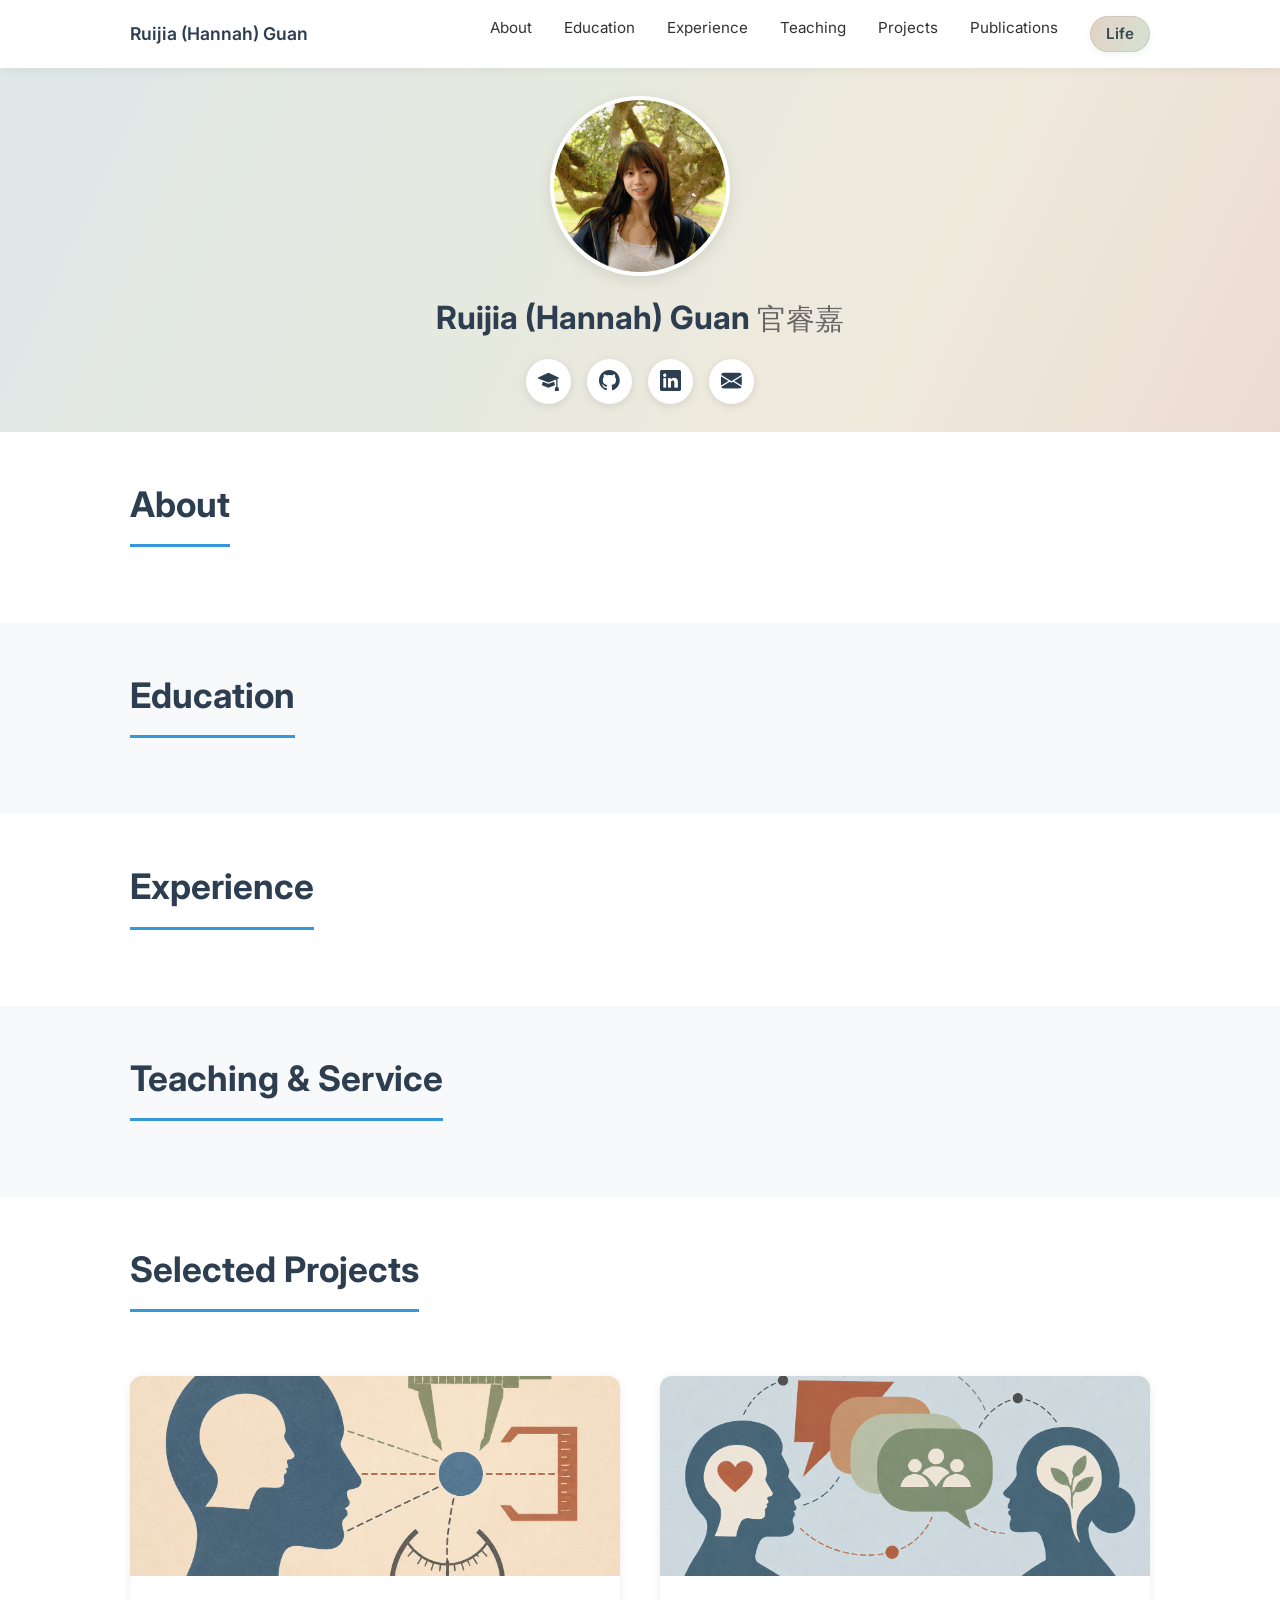
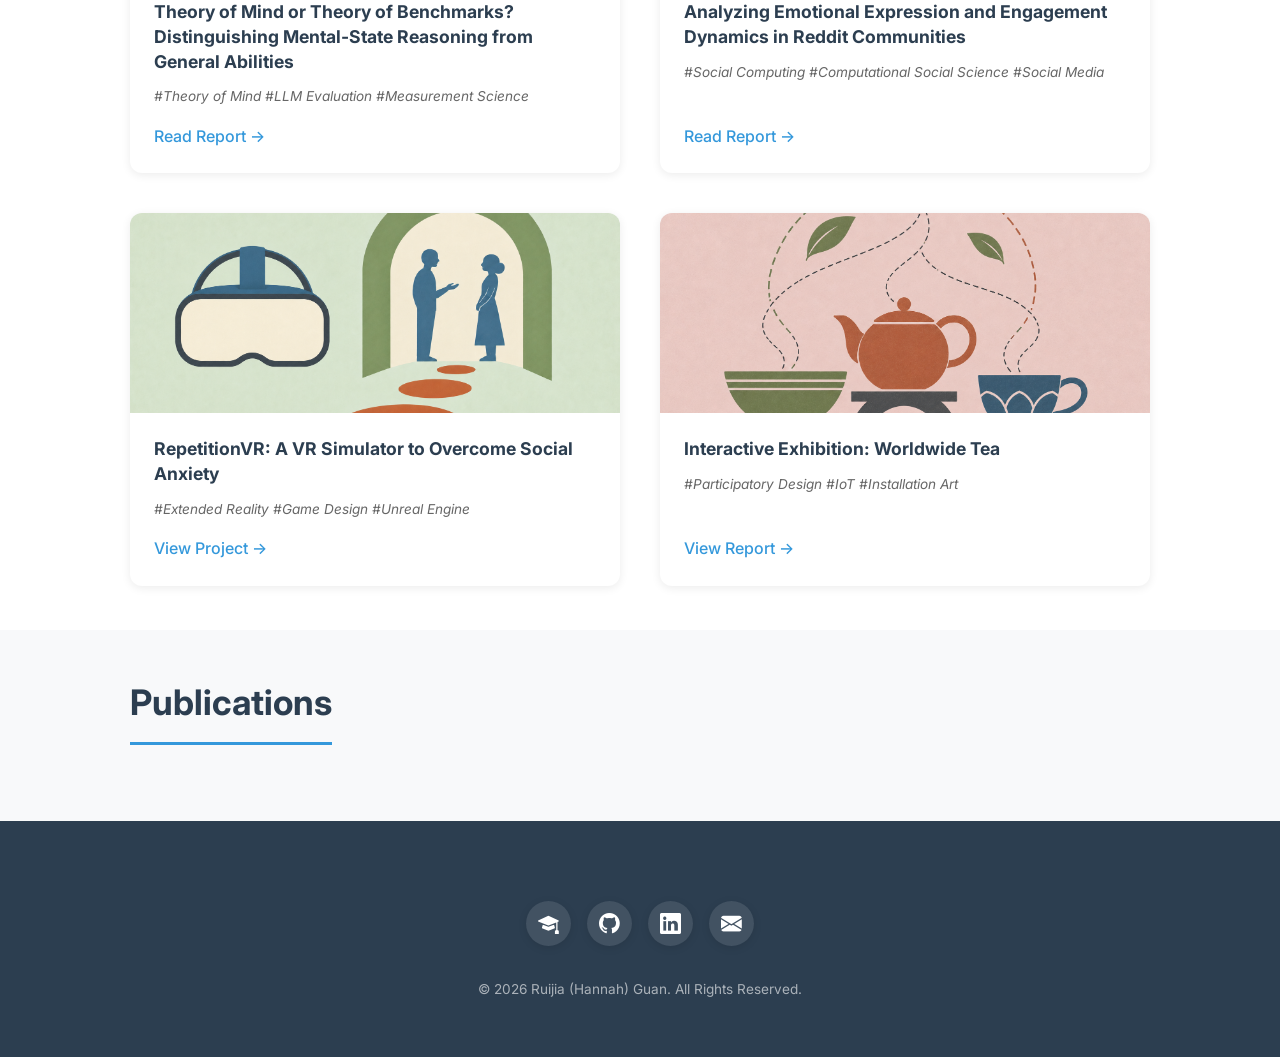
==== commit c4879cd2: "update" ====
--- a/index.html
+++ b/index.html
@@ -172,7 +172,6 @@
                         <i class="bi bi-envelope-fill"></i>
                     </a>
                 </div>
-                <p class="footer-note">Last updated: August 2026 • Email: rjguan[at]stanford.edu</p>
                 <p class="copyright">&copy; 2026 Ruijia (Hannah) Guan. All Rights Reserved.</p>
             </div>
         </div>
--- a/static/css/modern.css
+++ b/static/css/modern.css
@@ -118,24 +118,29 @@
     color: var(--accent-color);
 }
 
-/* Colorful "Life" nav pill */
+/* Muted paper palette shared with the project illustrations */
 .nav-menu a.nav-life {
     display: inline-block;
     padding: 0.35rem 1rem;
     border-radius: 999px;
-    color: #fff;
+    color: #354b50;
     font-weight: 600;
-    background: linear-gradient(120deg, #f497b6 0%, #a78bfa 50%, #5ec8f0 100%);
+    background: linear-gradient(120deg, #e5cfc4 0%, #d9dfcf 52%, #cbdce0 100%);
     background-size: 160% 160%;
     background-position: 0% 50%;
-    box-shadow: 0 2px 8px rgba(167, 139, 250, 0.35);
+    box-shadow: inset 0 0 0 1px rgba(70, 88, 83, 0.12), 0 2px 6px rgba(70, 88, 83, 0.08);
 }
 
 .nav-menu a.nav-life:hover {
-    color: #fff;
+    color: #293e43;
     background-position: 100% 50%;
     transform: translateY(-1px);
-    box-shadow: 0 4px 14px rgba(167, 139, 250, 0.5);
+    box-shadow: inset 0 0 0 1px rgba(70, 88, 83, 0.18), 0 4px 10px rgba(70, 88, 83, 0.12);
+}
+
+.nav-menu a.nav-life:focus-visible {
+    outline: 2px solid #526f7a;
+    outline-offset: 4px;
 }
 
 @media (min-width: 768px) {
@@ -169,7 +174,7 @@
 /* Hero Section */
 .hero {
     padding: 1.5rem 0;
-    background: url('../assets/img/background.jpeg') center center / cover no-repeat;
+    background: linear-gradient(115deg, #dce5e7 0%, #e3e7dc 38%, #efe8da 70%, #ead8cf 100%);
     position: relative;
 }
 
@@ -180,7 +185,7 @@
     left: 0;
     right: 0;
     bottom: 0;
-    background: rgba(255, 255, 255, 0.6);
+    background: rgba(255, 255, 255, 0.08);
     z-index: 0;
 }
 
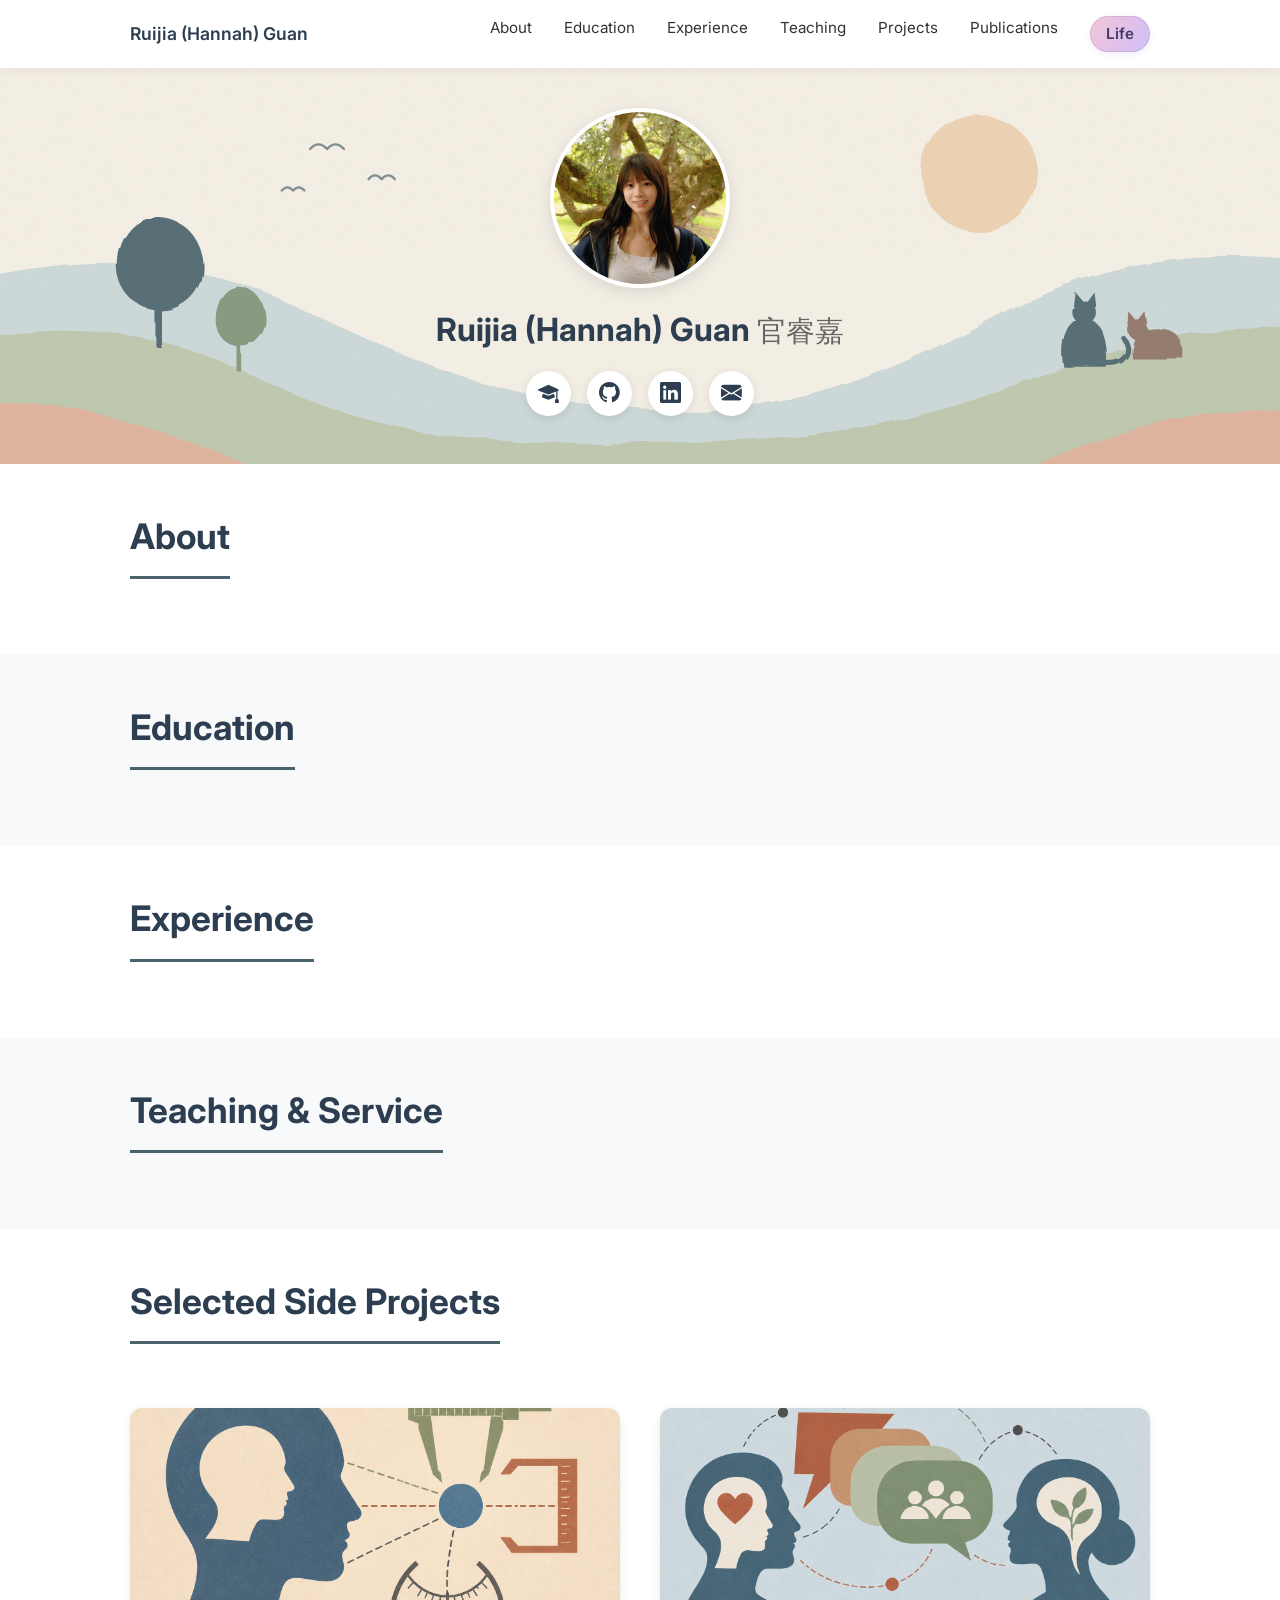
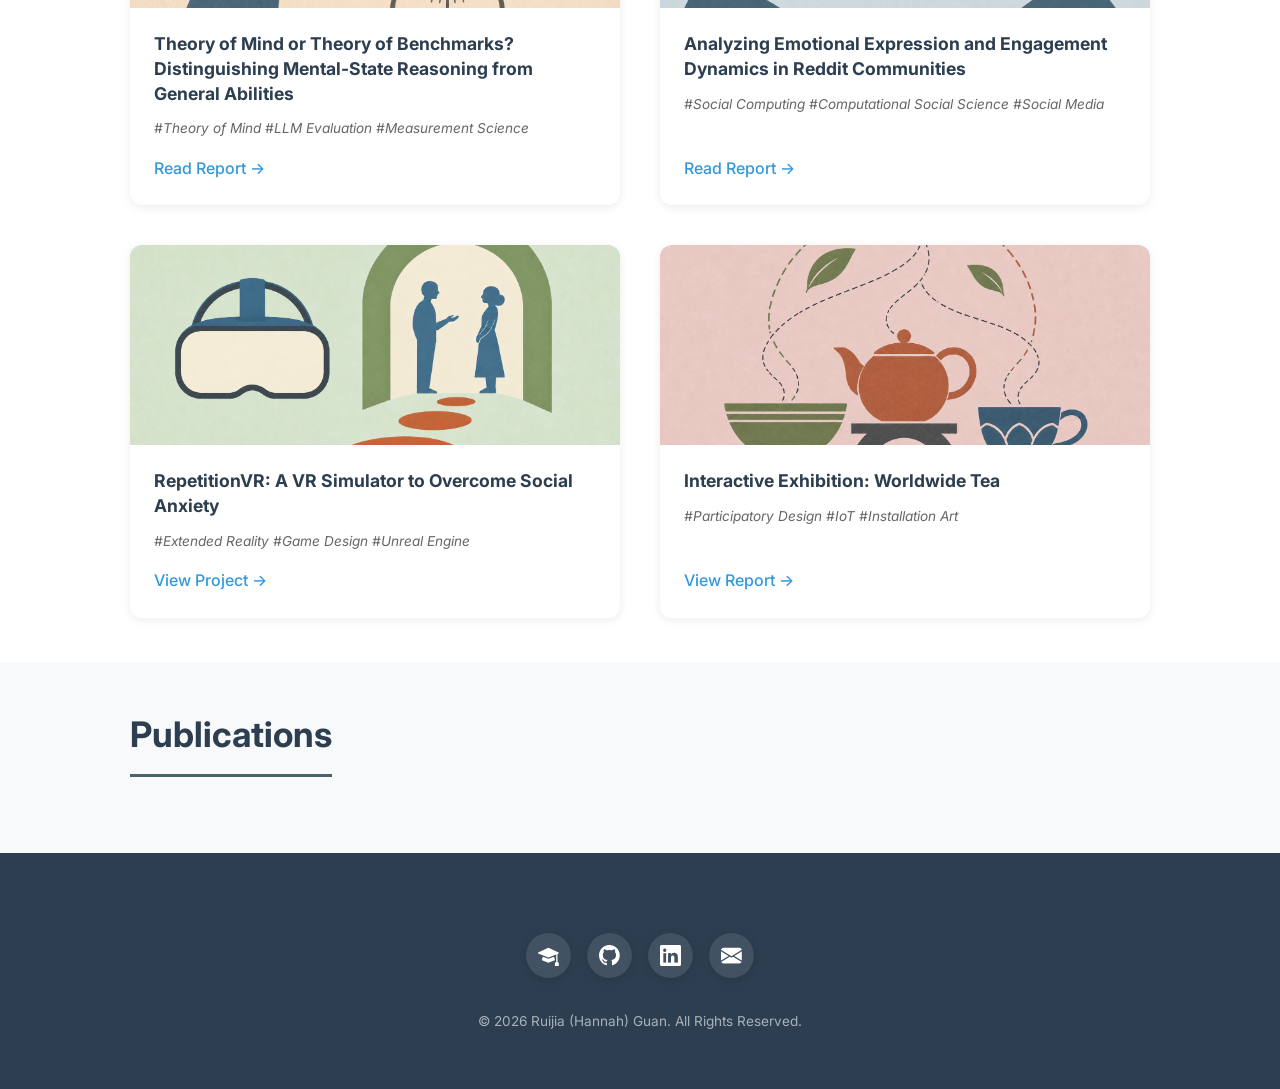
==== commit 2bb3bf37: "claude design" ====
--- a/index.html
+++ b/index.html
@@ -105,7 +105,7 @@
     <!-- Projects Section -->
     <section id="projects" class="section">
         <div class="container">
-            <h2 class="section-title">Selected Projects</h2>
+            <h2 class="section-title">Selected Side Projects</h2>
             <div class="projects-grid">
                 <div class="project-card">
                     <img src="static/assets/img/tom-audit/project-cover.png" alt="Nested human profiles and measuring instruments representing the measurement of Theory of Mind">
--- a/static/css/modern.css
+++ b/static/css/modern.css
@@ -118,28 +118,28 @@
     color: var(--accent-color);
 }
 
-/* Muted paper palette shared with the project illustrations */
+/* Pink-to-violet palette shared with the Life page header */
 .nav-menu a.nav-life {
     display: inline-block;
     padding: 0.35rem 1rem;
     border-radius: 999px;
-    color: #354b50;
+    color: #453a66;
     font-weight: 600;
-    background: linear-gradient(120deg, #e5cfc4 0%, #d9dfcf 52%, #cbdce0 100%);
+    background: linear-gradient(120deg, #f5c6d6 0%, #d9bff0 52%, #bec6fb 100%);
     background-size: 160% 160%;
     background-position: 0% 50%;
-    box-shadow: inset 0 0 0 1px rgba(70, 88, 83, 0.12), 0 2px 6px rgba(70, 88, 83, 0.08);
+    box-shadow: inset 0 0 0 1px rgba(92, 72, 140, 0.14), 0 2px 6px rgba(92, 72, 140, 0.10);
 }
 
 .nav-menu a.nav-life:hover {
-    color: #293e43;
+    color: #372d55;
     background-position: 100% 50%;
     transform: translateY(-1px);
-    box-shadow: inset 0 0 0 1px rgba(70, 88, 83, 0.18), 0 4px 10px rgba(70, 88, 83, 0.12);
+    box-shadow: inset 0 0 0 1px rgba(92, 72, 140, 0.20), 0 4px 10px rgba(92, 72, 140, 0.16);
 }
 
 .nav-menu a.nav-life:focus-visible {
-    outline: 2px solid #526f7a;
+    outline: 2px solid #6b5aa6;
     outline-offset: 4px;
 }
 
@@ -173,8 +173,8 @@
 
 /* Hero Section */
 .hero {
-    padding: 1.5rem 0;
-    background: linear-gradient(115deg, #dce5e7 0%, #e3e7dc 38%, #efe8da 70%, #ead8cf 100%);
+    padding: 2rem 0 2.5rem;
+    background: #f4eee4 url('../assets/img/hero-bg.svg') center bottom / cover no-repeat;
     position: relative;
 }
 
@@ -280,7 +280,7 @@
 
 @media (min-width: 768px) {
     .hero {
-        padding: 1.75rem 0;
+        padding: 2.5rem 0 3rem;
     }
 
     .profile-img-wrapper {
@@ -312,7 +312,7 @@
     color: var(--primary-color);
     margin-bottom: 2rem;
     padding-bottom: 0.75rem;
-    border-bottom: 3px solid var(--accent-color);
+    border-bottom: 3px solid #4a626b;
     display: inline-block;
 }
 
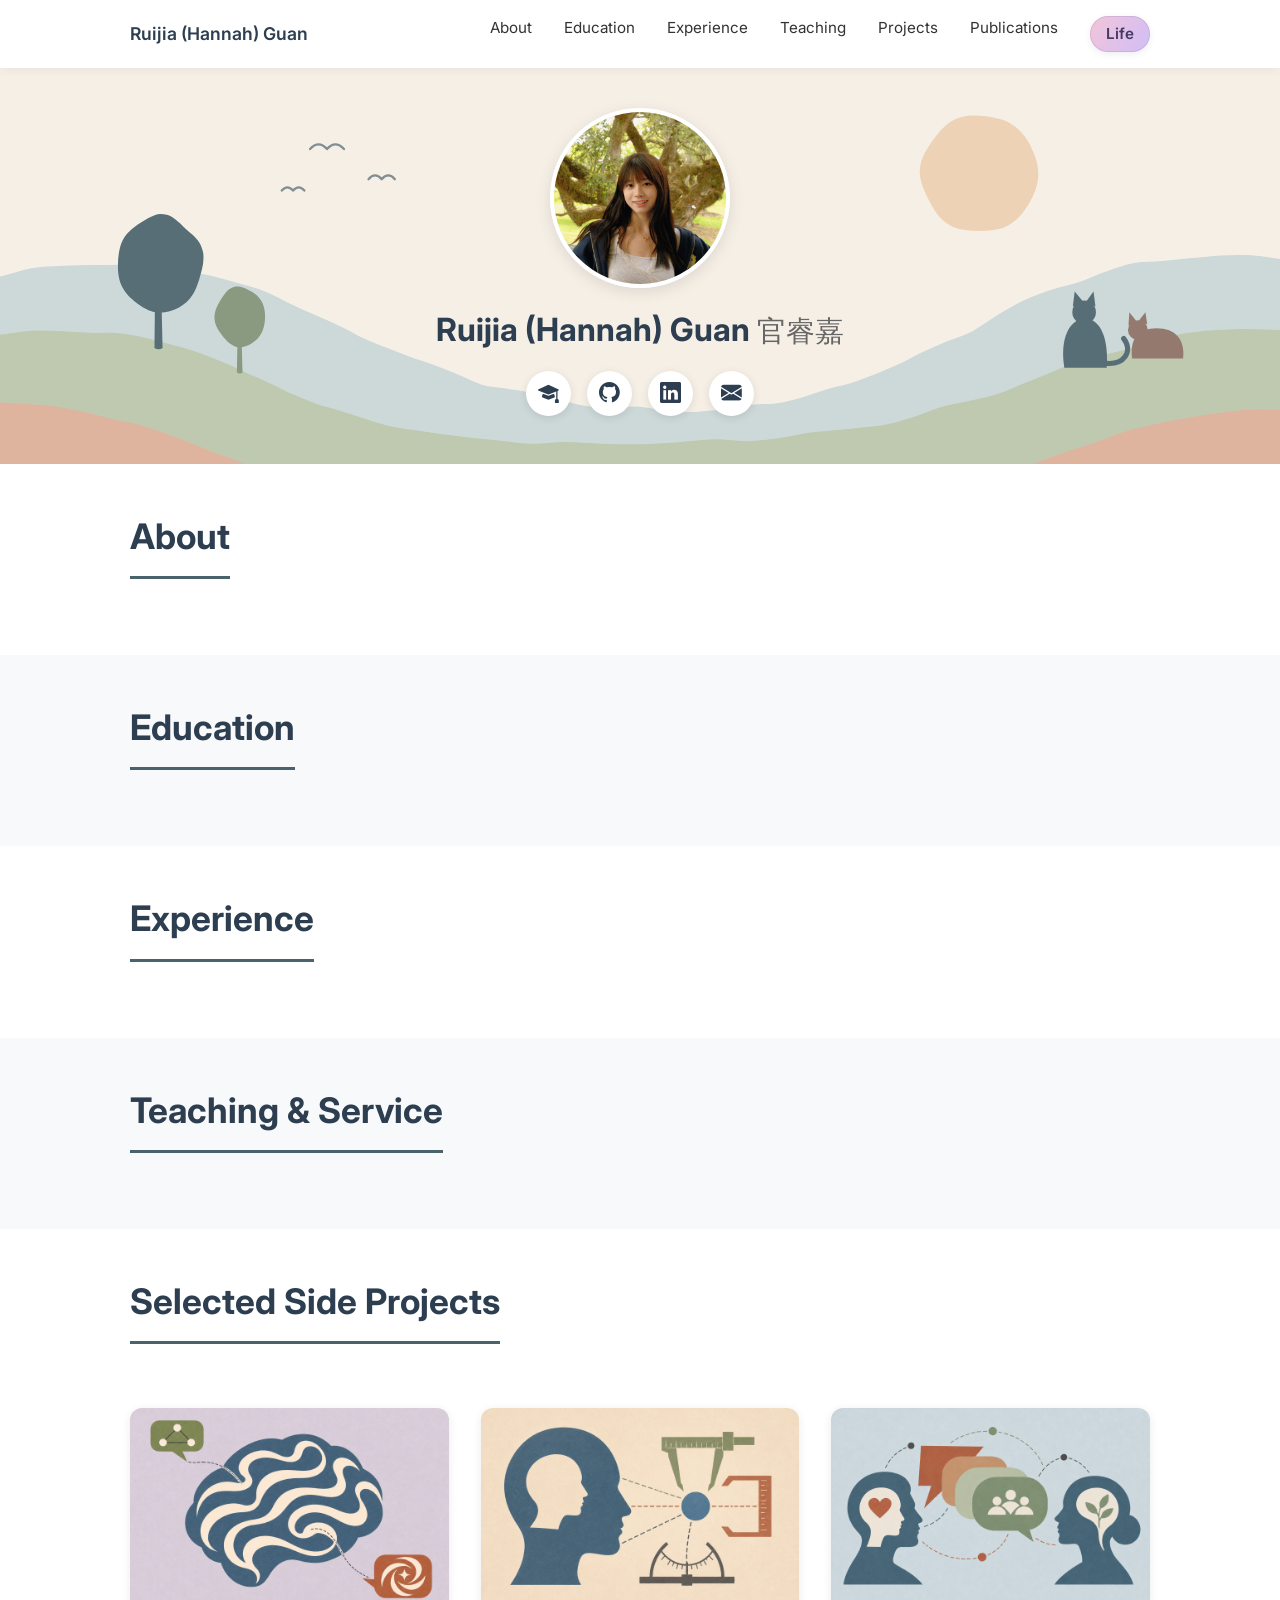
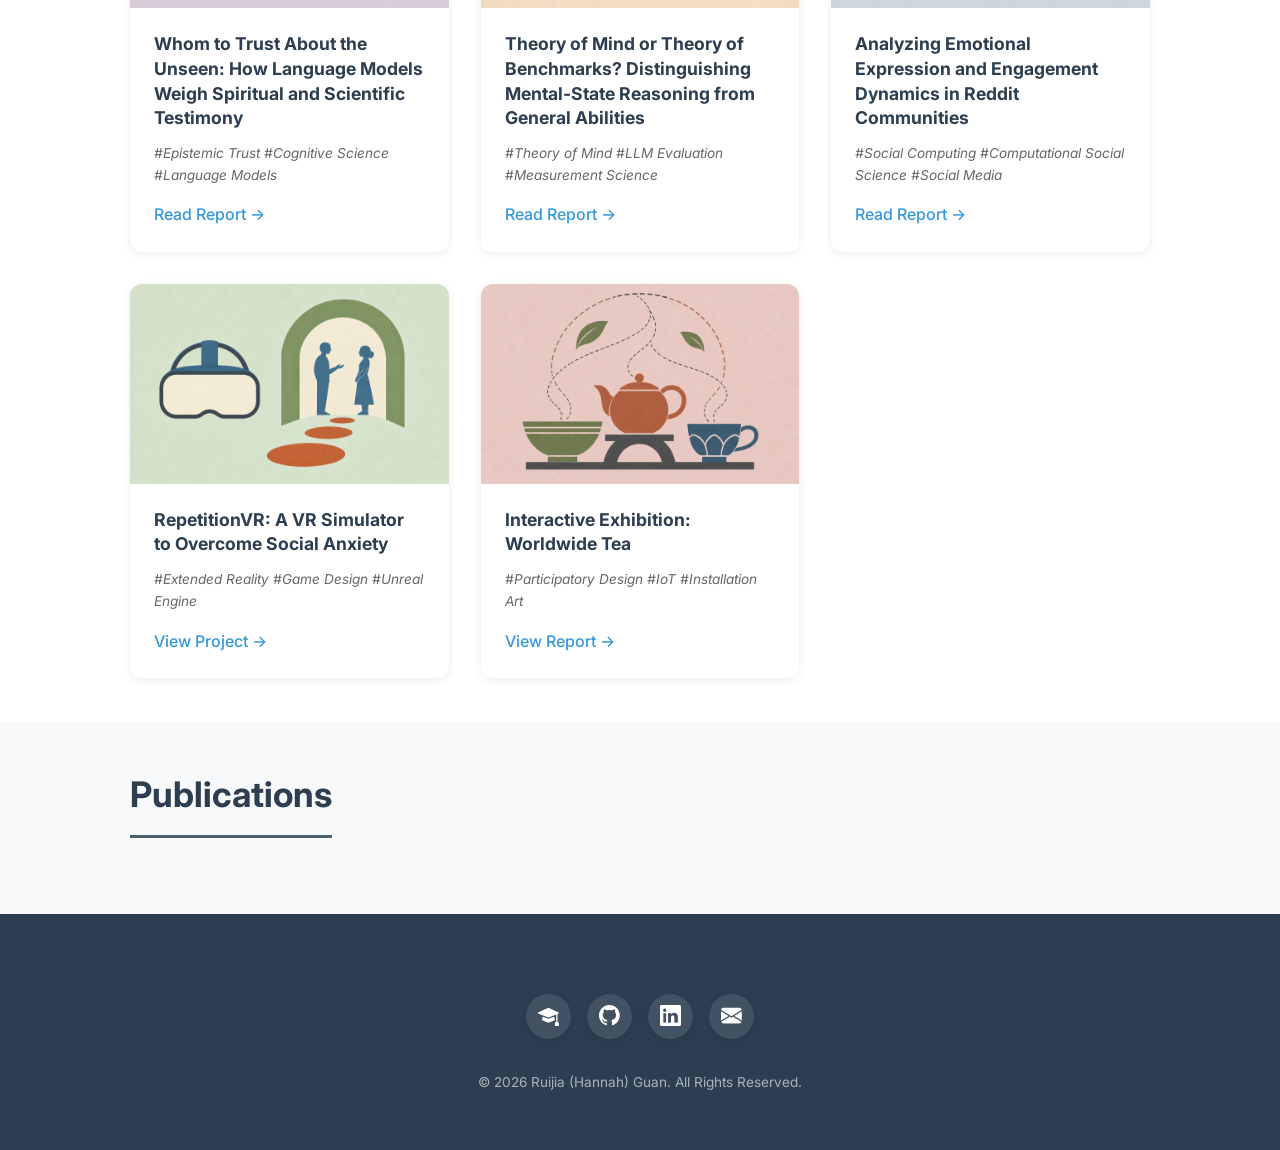
==== commit 26841b92: "add one more" ====
--- a/index.html
+++ b/index.html
@@ -108,6 +108,15 @@
             <h2 class="section-title">Selected Side Projects</h2>
             <div class="projects-grid">
                 <div class="project-card">
+                    <img src="static/assets/img/project-covers/whom-to-trust.png" alt="An abstract brain receiving scientific and spiritual testimony">
+                    <div class="project-info">
+                        <h3>Whom to Trust About the Unseen: How Language Models Weigh Spiritual and Scientific Testimony</h3>
+                        <p class="project-tags">#Epistemic Trust #Cognitive Science #Language Models</p>
+                        <a href="docs/whom-to-trust.html" class="btn-link">Read Report →</a>
+                    </div>
+                </div>
+
+                <div class="project-card">
                     <img src="static/assets/img/tom-audit/project-cover.png" alt="Nested human profiles and measuring instruments representing the measurement of Theory of Mind">
                     <div class="project-info">
                         <h3>Theory of Mind or Theory of Benchmarks? Distinguishing Mental-State Reasoning from General Abilities</h3>
--- a/static/css/modern.css
+++ b/static/css/modern.css
@@ -382,6 +382,13 @@
     .projects-grid {
         grid-template-columns: repeat(2, 1fr);
         gap: 2.5rem;
+    }
+}
+
+@media (min-width: 992px) {
+    .projects-grid {
+        grid-template-columns: repeat(3, 1fr);
+        gap: 2rem;
     }
 }
 
